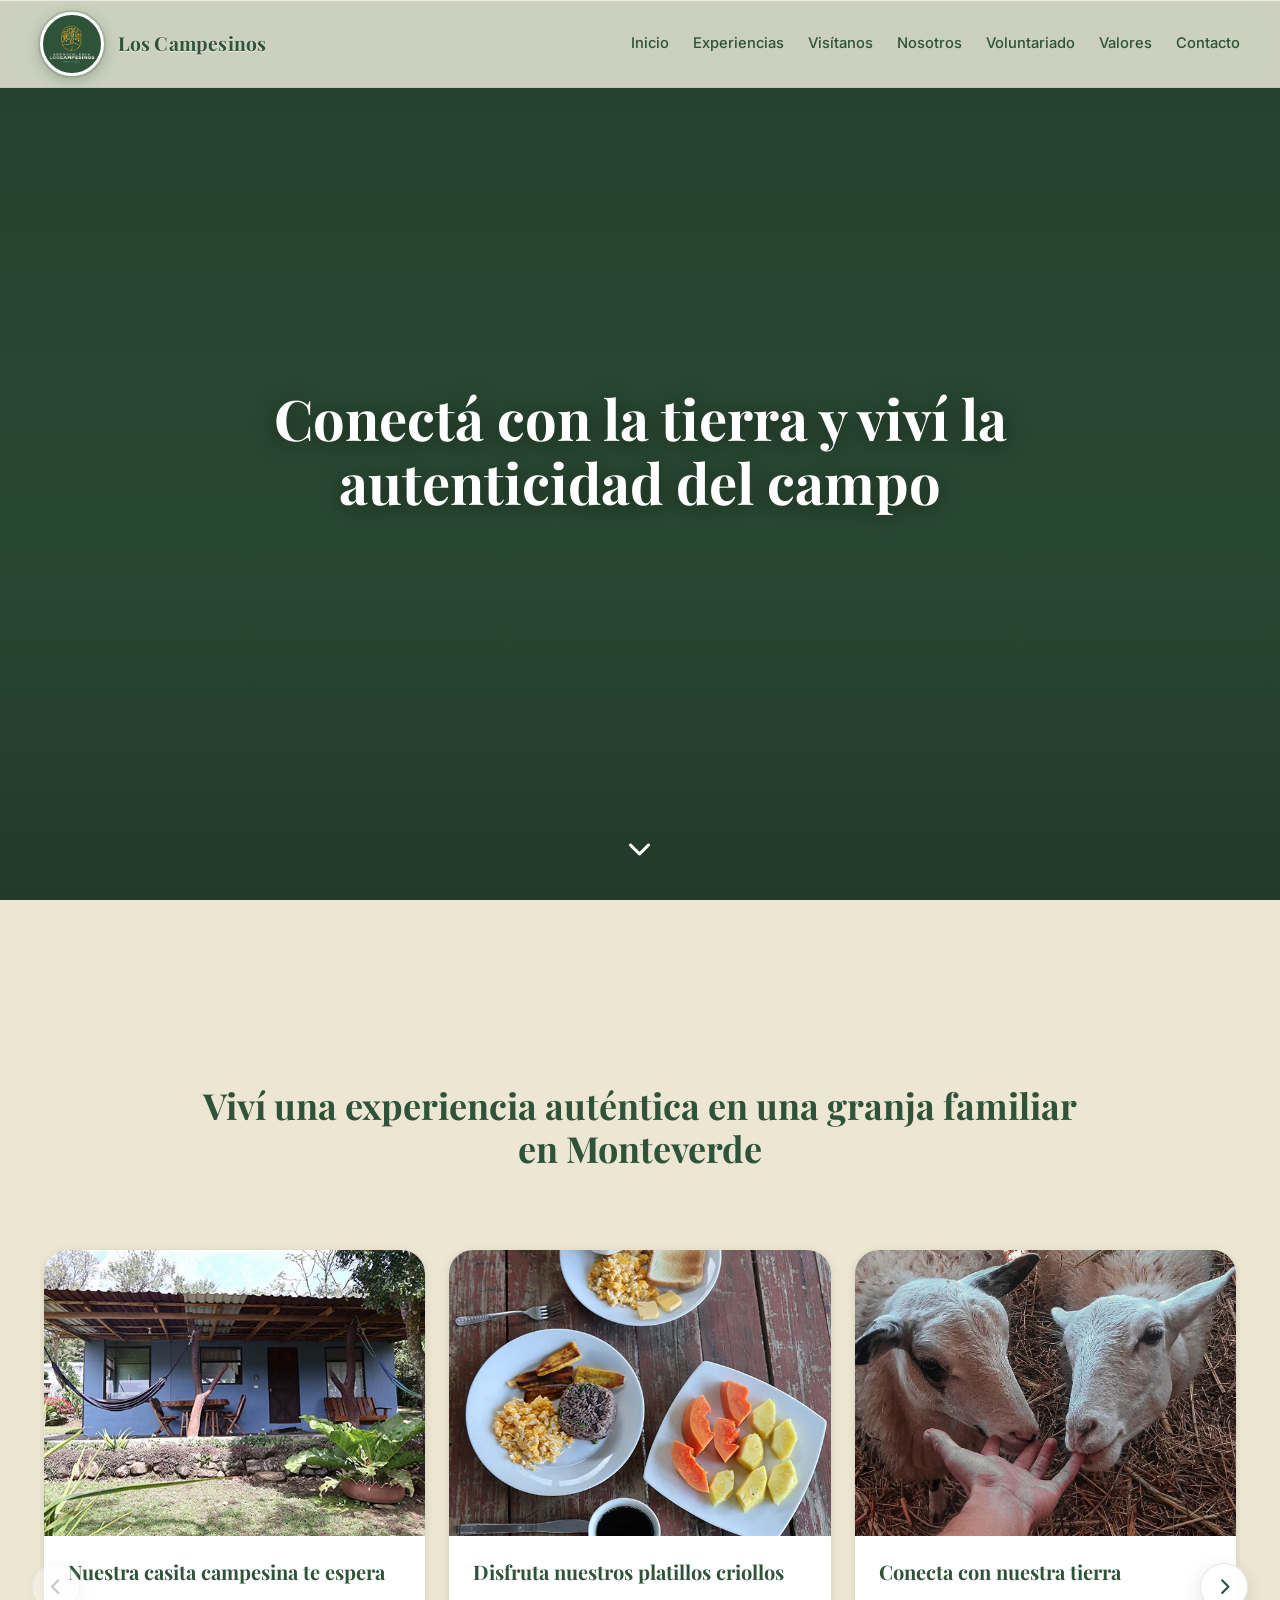
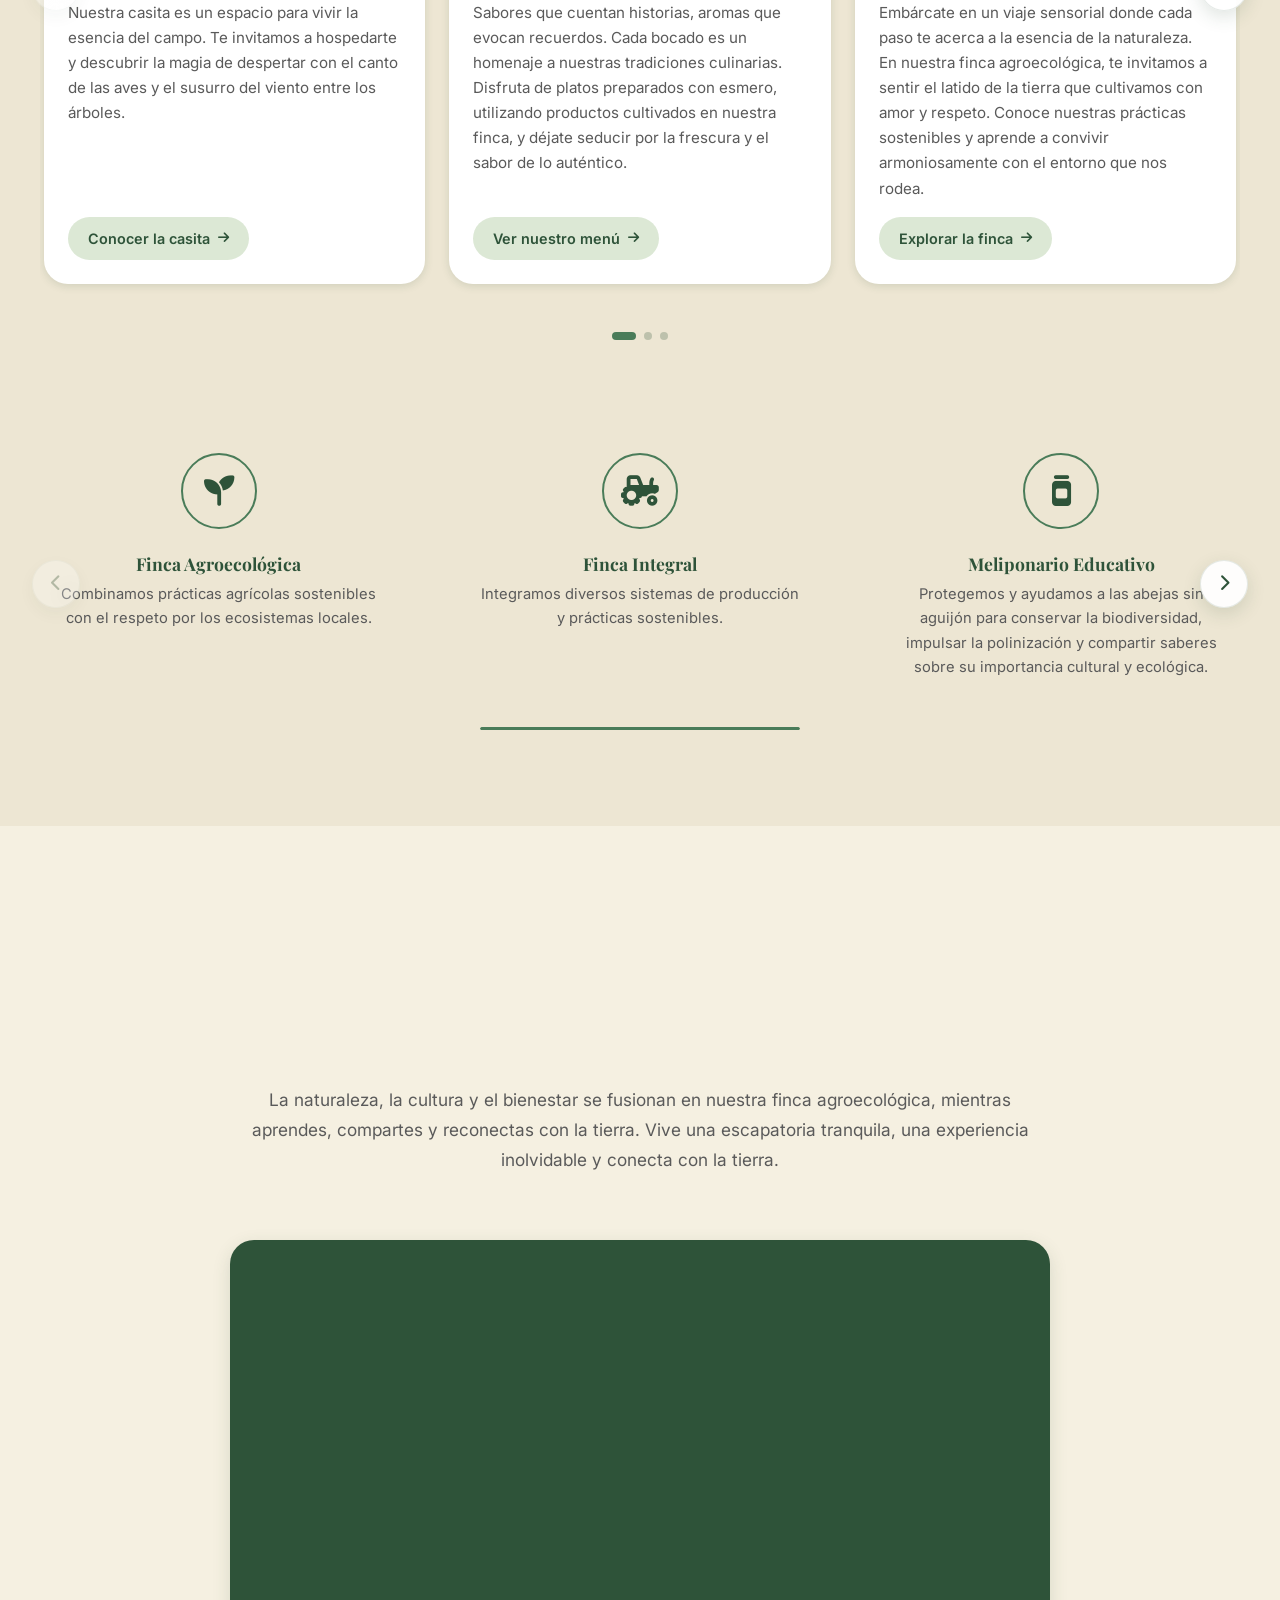
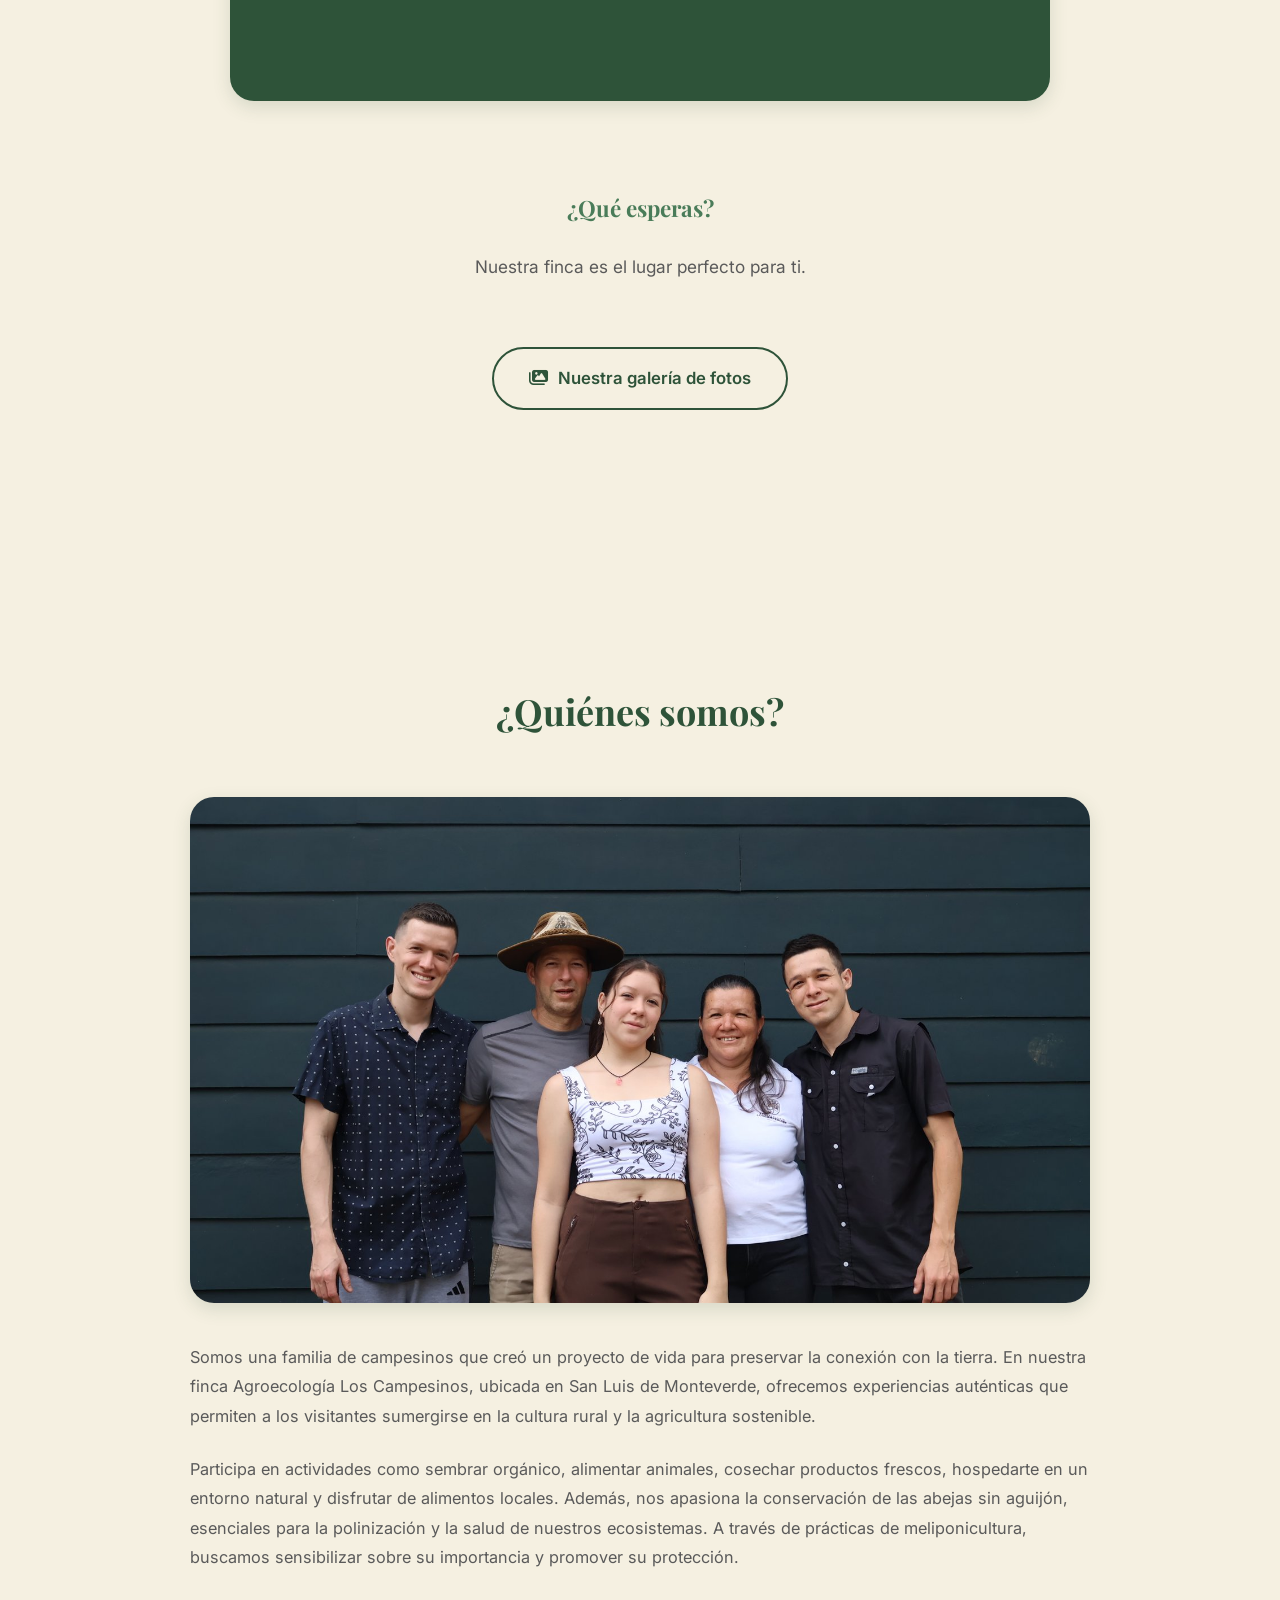
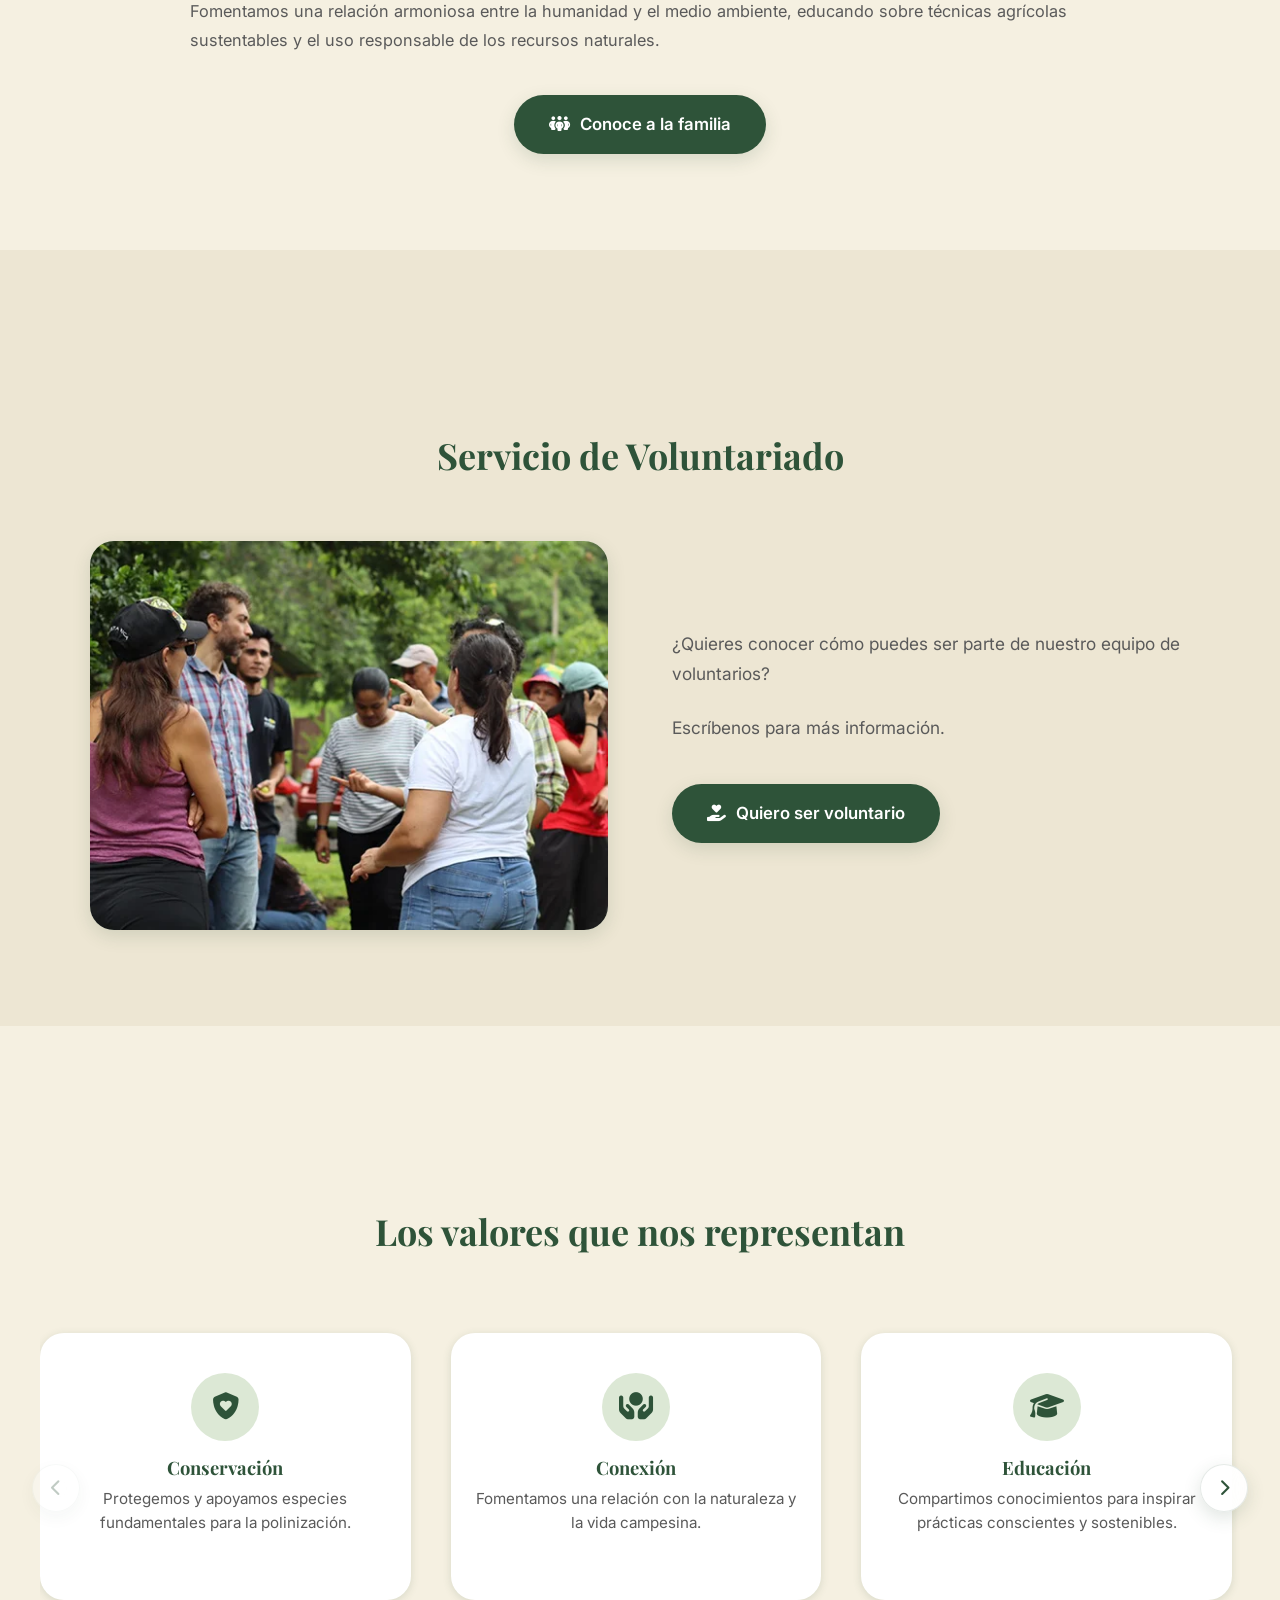
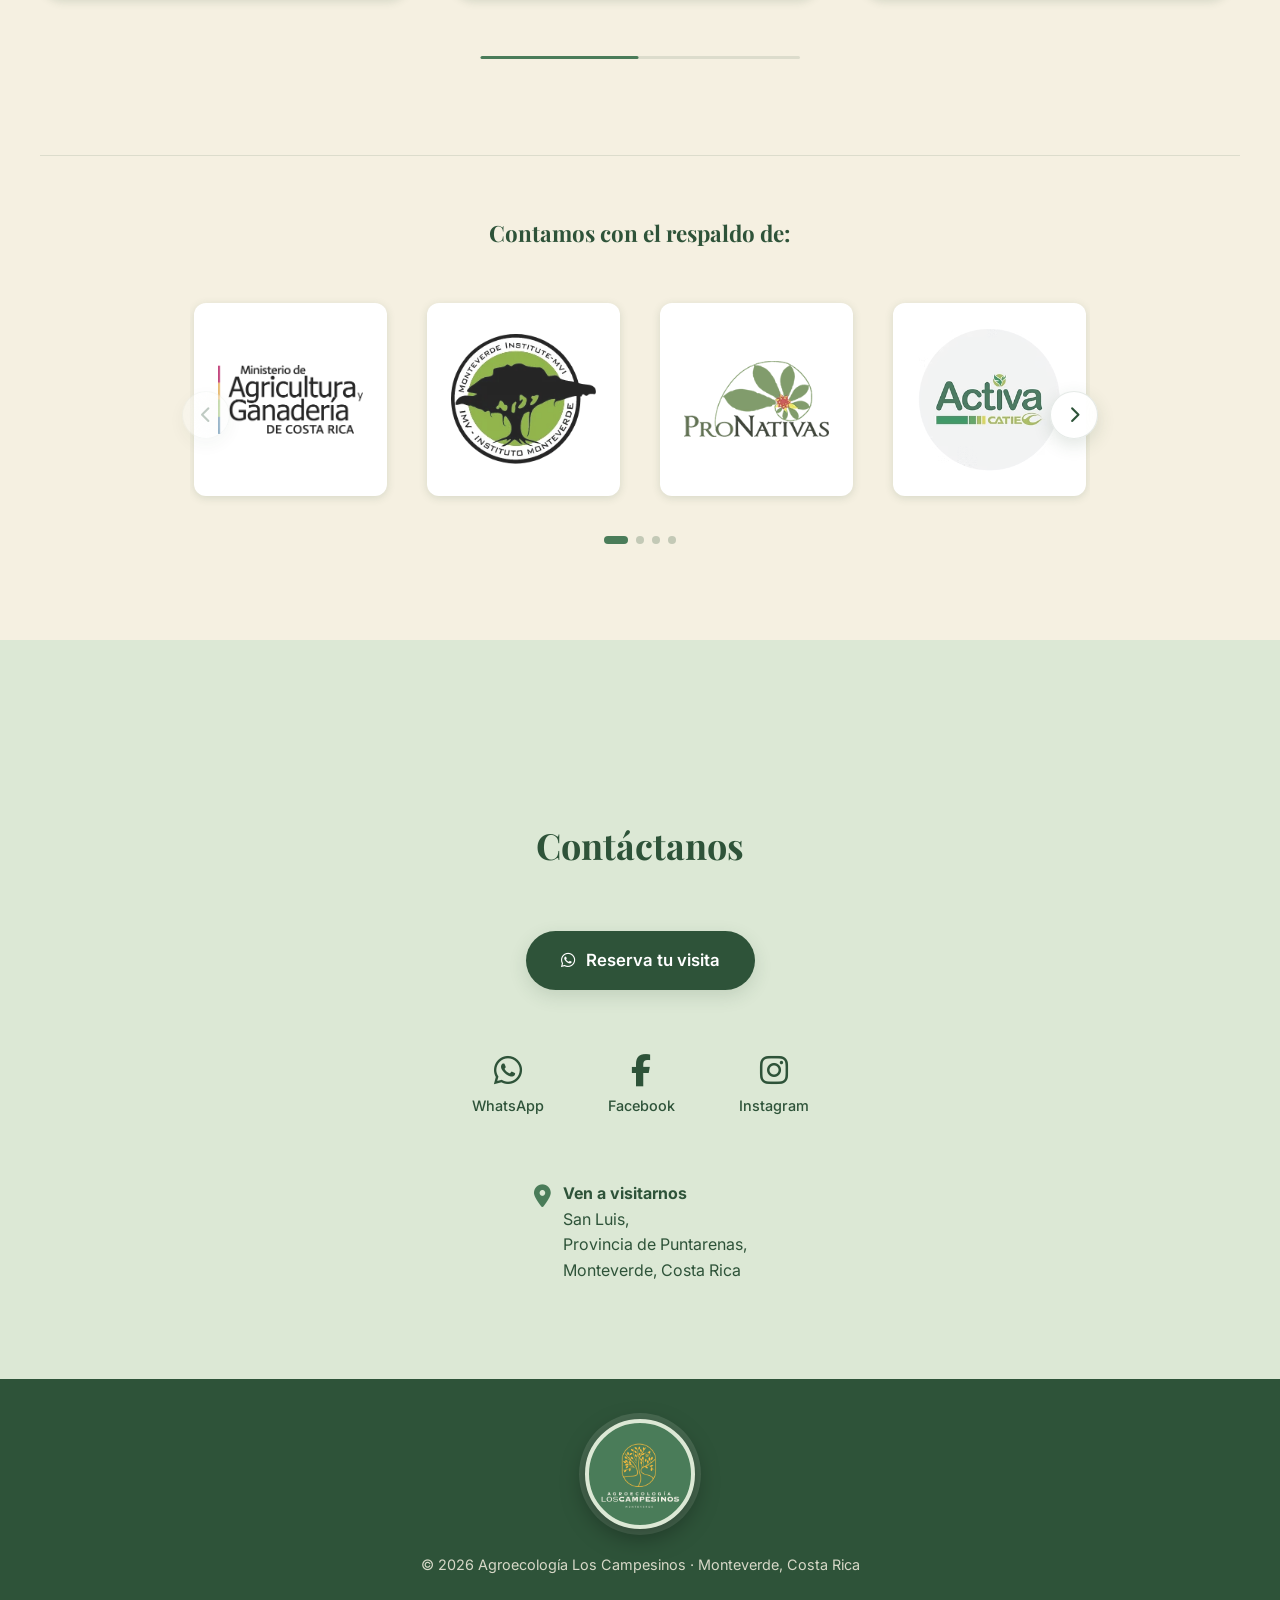
==== index.html @ b7aa52eb "Se crea front page" ====
<!DOCTYPE html>
<html lang="es">

<head>
    <meta charset="UTF-8" />
    <meta name="viewport" content="width=device-width, initial-scale=1.0, viewport-fit=cover" />
    <meta name="description"
        content="Agroecología Los Campesinos — Experiencias auténticas en una finca familiar en San Luis de Monteverde, Costa Rica." />
    <title>Agroecología Los Campesinos</title>

    <link rel="preconnect" href="https://fonts.googleapis.com" />
    <link rel="preconnect" href="https://fonts.gstatic.com" crossorigin />
    <link
        href="https://fonts.googleapis.com/css2?family=Inter:wght@400;500;600;700&family=Playfair+Display:wght@600;700&display=swap"
        rel="stylesheet" />

    <link rel="stylesheet" href="https://cdnjs.cloudflare.com/ajax/libs/font-awesome/6.5.1/css/all.min.css" />

    <link rel="stylesheet" href="assets/css/paleta.css" />

    <link rel="icon" type="image/png" href="assets/src/logo.png" />
</head>

<body>

    <!-- ==================== NAV ==================== -->
    <header class="nav" id="nav">
        <div class="nav__contenedor">
            <a href="#inicio" class="nav__logo">
                <span class="nav__logo-marco">
                    <img src="assets/src/logo.png" alt="Agroecología Los Campesinos" />
                </span>
                <span class="nav__logo-texto">Los Campesinos</span>
            </a>
            <nav class="nav__links" id="navLinks">
                <a href="#inicio">Inicio</a>
                <a href="#experiencias">Experiencias</a>
                <a href="#visitanos">Visítanos</a>
                <a href="#nosotros">Nosotros</a>
                <a href="#voluntariado">Voluntariado</a>
                <a href="#valores">Valores</a>
                <a href="#contacto">Contacto</a>
            </nav>
            <button class="nav__toggle" id="navToggle" aria-label="Menú">
                <i class="fa-solid fa-bars"></i>
            </button>
        </div>
    </header>

    <main>

        <!-- ==================== 1. HERO ==================== -->
        <section class="hero" id="inicio">
            <video class="hero__video" autoplay muted loop playsinline>
                <source src="assets/src/video/video-hero.mp4" type="video/mp4" />
            </video>
            <div class="hero__overlay"></div>
            <div class="hero__contenido">
                <h1 class="hero__slogan animar">
                    Conectá con la tierra y viví la autenticidad del campo
                </h1>
            </div>
            <a href="#experiencias" class="hero__scroll" aria-label="Desliza">
                <i class="fa-solid fa-chevron-down"></i>
            </a>
        </section>

        <!-- ==================== 2. EXPERIENCIAS ==================== -->
        <section class="seccion seccion--alterna" id="experiencias">
            <div class="contenedor">
                <h2 class="animar titulo-seccion">
                    Viví una experiencia auténtica en una granja familiar en Monteverde
                </h2>

                <!-- CARRUSEL DE TARJETAS -->
                <div class="carrusel animar" id="carrusel">
                    <button class="carrusel__flecha carrusel__flecha--izq" id="carruselPrev" aria-label="Anterior">
                        <i class="fa-solid fa-chevron-left"></i>
                    </button>

                    <div class="carrusel__viewport" id="carruselViewport">

                        <!-- 1. Casita -->
                        <article class="tarjeta">
                            <div class="tarjeta__imagen">
                                <img src="assets/src/img/casita.jpg" alt="Casita campesina" />
                            </div>
                            <div class="tarjeta__cuerpo">
                                <h3>Nuestra casita campesina te espera</h3>
                                <p>
                                    Nuestra casita es un espacio para vivir la esencia del campo.
                                    Te invitamos a hospedarte y descubrir la magia de despertar con
                                    el canto de las aves y el susurro del viento entre los árboles.
                                </p>
                                <a href="#" class="boton-tarjeta" id="btnCasita">
                                    Conocer la casita
                                    <i class="fa-solid fa-arrow-right"></i>
                                </a>
                            </div>
                        </article>

                        <!-- 2. Comida -->
                        <article class="tarjeta">
                            <div class="tarjeta__imagen">
                                <img src="assets/src/img/platillos.jpg" alt="Platillos criollos" />
                            </div>
                            <div class="tarjeta__cuerpo">
                                <h3>Disfruta nuestros platillos criollos</h3>
                                <p>
                                    Sabores que cuentan historias, aromas que evocan recuerdos.
                                    Cada bocado es un homenaje a nuestras tradiciones culinarias.
                                    Disfruta de platos preparados con esmero, utilizando productos
                                    cultivados en nuestra finca, y déjate seducir por la frescura y
                                    el sabor de lo auténtico.
                                </p>
                                <a href="#" class="boton-tarjeta" id="btnPlatillos">
                                    Ver nuestro menú
                                    <i class="fa-solid fa-arrow-right"></i>
                                </a>
                            </div>
                        </article>

                        <!-- 3. Tierra -->
                        <article class="tarjeta">
                            <div class="tarjeta__imagen">
                                <img src="assets/src/img/tierra.jpg" alt="Conexión con la tierra" />
                            </div>
                            <div class="tarjeta__cuerpo">
                                <h3>Conecta con nuestra tierra</h3>
                                <p>
                                    Embárcate en un viaje sensorial donde cada paso te acerca a la
                                    esencia de la naturaleza. En nuestra finca agroecológica, te
                                    invitamos a sentir el latido de la tierra que cultivamos con
                                    amor y respeto. Conoce nuestras prácticas sostenibles y aprende
                                    a convivir armoniosamente con el entorno que nos rodea.
                                </p>
                                <a href="#" class="boton-tarjeta" id="btnTierra">
                                    Explorar la finca
                                    <i class="fa-solid fa-arrow-right"></i>
                                </a>
                            </div>
                        </article>

                    </div>

                    <button class="carrusel__flecha carrusel__flecha--der" id="carruselNext" aria-label="Siguiente">
                        <i class="fa-solid fa-chevron-right"></i>
                    </button>

                    <div class="carrusel__dots" id="carruselDots"></div>
                </div>

                <!-- CARRUSEL MINIMALISTA DE ÍCONOS -->
                <div class="carrusel-iconos animar" id="carruselIconos">
                    <button class="carrusel__flecha carrusel__flecha--izq" id="iconosPrev" aria-label="Anterior">
                        <i class="fa-solid fa-chevron-left"></i>
                    </button>

                    <div class="carrusel-iconos__viewport" id="carruselIconosViewport">
                        <article class="icono">
                            <div class="icono__circulo">
                                <i class="fa-solid fa-seedling"></i>
                            </div>
                            <h3>Finca Agroecológica</h3>
                            <p>
                                Combinamos prácticas agrícolas sostenibles con el respeto por los
                                ecosistemas locales.
                            </p>
                        </article>

                        <article class="icono">
                            <div class="icono__circulo">
                                <i class="fa-solid fa-tractor"></i>
                            </div>
                            <h3>Finca Integral</h3>
                            <p>
                                Integramos diversos sistemas de producción y prácticas sostenibles.
                            </p>
                        </article>

                        <article class="icono">
                            <div class="icono__circulo">
                                <i class="fa-solid fa-jar"></i>
                            </div>
                            <h3>Meliponario Educativo</h3>
                            <p>
                                Protegemos y ayudamos a las abejas sin aguijón para conservar la
                                biodiversidad, impulsar la polinización y compartir saberes sobre
                                su importancia cultural y ecológica.
                            </p>
                        </article>
                    </div>

                    <button class="carrusel__flecha carrusel__flecha--der" id="iconosNext" aria-label="Siguiente">
                        <i class="fa-solid fa-chevron-right"></i>
                    </button>

                    <div class="carrusel-iconos__progreso">
                        <div class="carrusel-iconos__barra" id="carruselIconosBarra"></div>
                    </div>
                </div>

            </div>
        </section>

        <!-- ==================== 3. VISÍTANOS ==================== -->
        <section class="seccion visitanos" id="visitanos">
            <div class="contenedor visitanos__contenido">
                <h2 class="animar">¡Visítanos!</h2>
                <p class="animar">
                    La naturaleza, la cultura y el bienestar se fusionan en nuestra finca
                    agroecológica, mientras aprendes, compartes y reconectas con la tierra.
                    Vive una escapatoria tranquila, una experiencia inolvidable y conecta
                    con la tierra.
                </p>

                <div class="video-seccion animar">
                    <video autoplay muted loop playsinline>
                        <source src="assets/src/video/video-finca.mp4" type="video/mp4" />
                    </video>
                </div>

                <p class="animar visitanos__pregunta">¿Qué esperas?</p>
                <p class="animar">Nuestra finca es el lugar perfecto para ti.</p>

                <div class="visitanos__accion animar">
                    <a href="#" class="boton boton--outline" id="btnGaleria">
                        <i class="fa-solid fa-images"></i>
                        Nuestra galería de fotos
                    </a>
                </div>
            </div>
        </section>

        <!-- ==================== 4. QUIÉNES SOMOS ==================== -->
        <section class="seccion nosotros" id="nosotros">
            <div class="contenedor nosotros__contenido">
                <h2 class="animar titulo-seccion">¿Quiénes somos?</h2>

                <div class="nosotros__foto animar">
                    <img src="assets/src/img/familia.jpg" alt="Familia campesina" />
                </div>

                <div class="nosotros__texto animar">
                    <p>
                        Somos una familia de campesinos que creó un proyecto de vida para
                        preservar la conexión con la tierra. En nuestra finca Agroecología
                        Los Campesinos, ubicada en San Luis de Monteverde, ofrecemos
                        experiencias auténticas que permiten a los visitantes sumergirse en
                        la cultura rural y la agricultura sostenible.
                    </p>
                    <p>
                        Participa en actividades como sembrar orgánico, alimentar animales,
                        cosechar productos frescos, hospedarte en un entorno natural y
                        disfrutar de alimentos locales. Además, nos apasiona la conservación
                        de las abejas sin aguijón, esenciales para la polinización y la salud
                        de nuestros ecosistemas. A través de prácticas de meliponicultura,
                        buscamos sensibilizar sobre su importancia y promover su protección.
                    </p>
                    <p>
                        Fomentamos una relación armoniosa entre la humanidad y el medio
                        ambiente, educando sobre técnicas agrícolas sustentables y el uso
                        responsable de los recursos naturales.
                    </p>
                </div>

                <div class="nosotros__accion animar">
                    <a href="#" class="boton" id="btnFamilia">
                        <i class="fa-solid fa-people-group"></i>
                        Conoce a la familia
                    </a>
                </div>
            </div>
        </section>

        <!-- ==================== 5. VOLUNTARIADO ==================== -->
        <section class="seccion seccion--alterna voluntariado" id="voluntariado">
            <div class="contenedor voluntariado__contenido">
                <h2 class="animar titulo-seccion">Servicio de Voluntariado</h2>

                <div class="voluntariado__grid">
                    <div class="voluntariado__imagen animar">
                        <img src="assets/src/img/voluntariado.jpg" alt="Voluntariado en la finca" />
                    </div>

                    <div class="voluntariado__texto animar">
                        <p>
                            ¿Quieres conocer cómo puedes ser parte de nuestro equipo de
                            voluntarios?
                        </p>
                        <p>
                            Escríbenos para más información.
                        </p>
                        <a href="#" class="boton" id="btnVoluntariado">
                            <i class="fa-solid fa-hand-holding-heart"></i>
                            Quiero ser voluntario
                        </a>
                    </div>
                </div>
            </div>
        </section>

        <!-- ==================== 6. VALORES Y RESPALDO ==================== -->
        <section class="seccion valores" id="valores">
            <div class="contenedor">
                <h2 class="animar titulo-seccion">Los valores que nos representan</h2>

                <!-- CARRUSEL DE VALORES (minimalista con flechas + barra) -->
                <div class="carrusel-valores animar" id="carruselValores">
                    <button class="carrusel__flecha carrusel__flecha--izq" id="valoresPrev" aria-label="Anterior">
                        <i class="fa-solid fa-chevron-left"></i>
                    </button>

                    <div class="carrusel-valores__viewport" id="carruselValoresViewport">
                        <article class="valor">
                            <div class="valor__icono">
                                <i class="fa-solid fa-shield-heart"></i>
                            </div>
                            <h3>Conservación</h3>
                            <p>Protegemos y apoyamos especies fundamentales para la polinización.</p>
                        </article>

                        <article class="valor">
                            <div class="valor__icono">
                                <i class="fa-solid fa-hands-holding-circle"></i>
                            </div>
                            <h3>Conexión</h3>
                            <p>Fomentamos una relación con la naturaleza y la vida campesina.</p>
                        </article>

                        <article class="valor">
                            <div class="valor__icono">
                                <i class="fa-solid fa-graduation-cap"></i>
                            </div>
                            <h3>Educación</h3>
                            <p>Compartimos conocimientos para inspirar prácticas conscientes y sostenibles.</p>
                        </article>

                        <article class="valor">
                            <div class="valor__icono">
                                <i class="fa-solid fa-wheat-awn"></i>
                            </div>
                            <h3>Cultura</h3>
                            <p>Preservación y promoción de las tradiciones campesinas.</p>
                        </article>

                        <article class="valor">
                            <div class="valor__icono">
                                <i class="fa-solid fa-lightbulb"></i>
                            </div>
                            <h3>Innovación</h3>
                            <p>Incorporamos prácticas modernas para mejorar nuestras actividades.</p>
                        </article>

                        <article class="valor">
                            <div class="valor__icono">
                                <i class="fa-solid fa-hand-fist"></i>
                            </div>
                            <h3>Empoderamiento</h3>
                            <p>Brindamos herramientas y conocimientos para tomar decisiones responsables y sostenibles.
                            </p>
                        </article>
                    </div>

                    <button class="carrusel__flecha carrusel__flecha--der" id="valoresNext" aria-label="Siguiente">
                        <i class="fa-solid fa-chevron-right"></i>
                    </button>

                    <div class="carrusel-iconos__progreso">
                        <div class="carrusel-iconos__barra" id="carruselValoresBarra"></div>
                    </div>
                </div>

                <!-- RESPALDO (carrusel tipo tarjetas con dots) -->
                <div class="respaldo animar">
                    <h3 class="respaldo__titulo">Contamos con el respaldo de:</h3>

                    <div class="carrusel-respaldo" id="carruselRespaldo">
                        <button class="carrusel__flecha carrusel__flecha--izq" id="respaldoPrev" aria-label="Anterior">
                            <i class="fa-solid fa-chevron-left"></i>
                        </button>

                        <div class="carrusel-respaldo__viewport" id="carruselRespaldoViewport">
                            <div class="respaldo__item">
                                <img src="assets/src/img/respaldo-1.png" alt="Respaldo 1" />
                            </div>
                            <div class="respaldo__item">
                                <img src="assets/src/img/respaldo-2.png" alt="Respaldo 2" />
                            </div>
                            <div class="respaldo__item">
                                <img src="assets/src/img/respaldo-3.png" alt="Respaldo 3" />
                            </div>
                            <div class="respaldo__item">
                                <img src="assets/src/img/respaldo-4.avif" alt="Respaldo 4" />
                            </div>
                        </div>

                        <button class="carrusel__flecha carrusel__flecha--der" id="respaldoNext" aria-label="Siguiente">
                            <i class="fa-solid fa-chevron-right"></i>
                        </button>

                        <div class="carrusel__dots" id="carruselRespaldoDots"></div>
                    </div>
                </div>
            </div>
        </section>

        <!-- ==================== 7. CONTACTO ==================== -->
        <section class="seccion seccion--verde contacto" id="contacto">
            <div class="contenedor contacto__contenido">
                <h2 class="animar titulo-seccion">Contáctanos</h2>

                <a href="#" class="boton animar" id="botonReserva">
                    <i class="fa-brands fa-whatsapp"></i>
                    Reserva tu visita
                </a>

                <div class="redes animar">
                    <a href="#" class="redes__item" aria-label="WhatsApp">
                        <i class="fa-brands fa-whatsapp"></i>
                        <span>WhatsApp</span>
                    </a>
                    <a href="#" class="redes__item" aria-label="Facebook">
                        <i class="fa-brands fa-facebook-f"></i>
                        <span>Facebook</span>
                    </a>
                    <a href="#" class="redes__item" aria-label="Instagram">
                        <i class="fa-brands fa-instagram"></i>
                        <span>Instagram</span>
                    </a>
                </div>

                <div class="ubicacion animar">
                    <i class="fa-solid fa-location-dot"></i>
                    <p>
                        <strong>Ven a visitarnos</strong><br />
                        San Luis,<br />
                        Provincia de Puntarenas,<br />
                        Monteverde, Costa Rica
                    </p>
                </div>
            </div>
        </section>

    </main>

    <footer class="footer">
        <div class="contenedor footer__contenido">
            <span class="footer__logo-marco">
                <img src="assets/src/logo.png" alt="Los Campesinos" class="footer__logo" />
            </span>
            <p>© <span id="anio"></span> Agroecología Los Campesinos · Monteverde, Costa Rica</p>
        </div>
    </footer>

    <script src="assets/js/animaciones.js"></script>
</body>

</html>
---- assets/css/paleta.css ----
/* =========================================================
   Agroecología los Campesinos — Sistema de Diseño
   Archivo: assets/css/paleta.css
   ========================================================= */

:root {
    /* ---------- PALETA PRINCIPAL ---------- */
    --verde-bosque: #2E5339;
    --verde-tierra: #4A7C59;
    --verde-hoja: #7FB069;
    --verde-menta: #DCE8D5;

    /* ---------- TIERRA Y CÁLIDOS ---------- */
    --marron-tierra: #6B4226;
    --ocre: #C9A227;
    --crema: #F5F0E1;
    --beige-suave: #EDE6D3;

    /* ---------- NEUTROS ---------- */
    --texto-principal: #2B2B2B;
    --texto-secundario: #5A5A5A;
    --blanco: #FFFFFF;
    --sombra: rgba(46, 83, 57, 0.15);

    /* ---------- TIPOGRAFÍA ---------- */
    --fuente-titulos: 'Playfair Display', 'Georgia', serif;
    --fuente-cuerpo: 'Inter', 'Segoe UI', system-ui, sans-serif;

    --tam-base: 1rem;
    --tam-h1: clamp(2rem, 5vw, 3.25rem);
    --tam-h2: clamp(1.5rem, 3.5vw, 2.25rem);
    --tam-h3: clamp(1.15rem, 2.5vw, 1.5rem);

    /* ---------- ESPACIADO ---------- */
    --esp-xs: 0.5rem;
    --esp-sm: 1rem;
    --esp-md: 1.5rem;
    --esp-lg: 2.5rem;
    --esp-xl: 4rem;
    --esp-xxl: 6rem;

    /* ---------- FORMAS ---------- */
    --radio-sm: 6px;
    --radio-md: 12px;
    --radio-lg: 24px;
    --radio-pill: 999px;

    --transicion-rapida: 0.2s ease;
    --transicion-suave: 0.35s ease;

    /* ---------- SOMBRAS ---------- */
    --sombra-suave: 0 2px 8px var(--sombra);
    --sombra-media: 0 6px 18px var(--sombra);
    --sombra-fuerte: 0 12px 32px var(--sombra);

    /* ---------- ALTURA DEL NAV ---------- */
    --altura-nav: 88px;
}

/* =========================================================
   RESET Y BASE
   ========================================================= */

*,
*::before,
*::after {
    box-sizing: border-box;
    margin: 0;
    padding: 0;
}

html {
    scroll-behavior: smooth;
    scroll-padding-top: var(--altura-nav);
    -webkit-text-size-adjust: 100%;
}

body {
    font-family: var(--fuente-cuerpo);
    font-size: var(--tam-base);
    line-height: 1.6;
    color: var(--texto-principal);
    background-color: var(--crema);
    -webkit-font-smoothing: antialiased;
    overflow-x: hidden;
}

h1,
h2,
h3,
h4 {
    font-family: var(--fuente-titulos);
    color: var(--verde-bosque);
    line-height: 1.2;
    font-weight: 700;
    text-align: center;
}

h1 {
    font-size: var(--tam-h1);
}

h2 {
    font-size: var(--tam-h2);
}

h3 {
    font-size: var(--tam-h3);
}

p {
    color: var(--texto-principal);
    text-align: center;
}

a {
    color: var(--verde-tierra);
    text-decoration: none;
    transition: color var(--transicion-rapida);
}

a:hover {
    color: var(--verde-hoja);
}

img {
    max-width: 100%;
    display: block;
    height: auto;
}

/* =========================================================
   UTILIDADES
   ========================================================= */

.contenedor {
    width: min(100% - 2rem, 1200px);
    margin-inline: auto;
}

.seccion {
    padding-block: var(--esp-xxl);
    padding-top: calc(var(--esp-xxl) + var(--altura-nav));
}

.seccion--alterna {
    background-color: var(--beige-suave);
}

.seccion--verde {
    background-color: var(--verde-menta);
}

/* =========================================================
   NAV (fijo, glass iOS)
   ========================================================= */

.nav {
    position: fixed;
    top: 0;
    left: 0;
    right: 0;
    height: var(--altura-nav);
    z-index: 1000;
    background: rgba(245, 240, 225, 0.82);
    backdrop-filter: saturate(180%) blur(20px);
    -webkit-backdrop-filter: saturate(180%) blur(20px);
    border-bottom: 1px solid rgba(46, 83, 57, 0.08);
    display: flex;
    align-items: center;
    box-shadow: 0 1px 0 rgba(255, 255, 255, 0.6) inset;
}

.nav__contenedor {
    display: flex;
    align-items: center;
    justify-content: space-between;
    width: min(100% - 2rem, 1200px);
    margin-inline: auto;
}

.nav__logo {
    display: flex;
    align-items: center;
    gap: 0.85rem;
    font-family: var(--fuente-titulos);
    font-weight: 700;
    color: var(--verde-bosque);
    text-align: left;
}

.nav__logo-marco {
    display: flex;
    align-items: center;
    justify-content: center;
    width: 64px;
    height: 64px;
    border-radius: 50%;
    background: var(--verde-bosque);
    border: 3px solid var(--blanco);
    box-shadow:
        0 4px 14px rgba(46, 83, 57, 0.35),
        0 0 0 2px rgba(46, 83, 57, 0.15);
    overflow: hidden;
    flex-shrink: 0;
    transition: transform var(--transicion-suave), box-shadow var(--transicion-suave);
}

.nav__logo:hover .nav__logo-marco {
    transform: scale(1.06);
    box-shadow:
        0 6px 18px rgba(46, 83, 57, 0.45),
        0 0 0 2px rgba(46, 83, 57, 0.25);
}

.nav__logo-marco img {
    width: 78%;
    height: 78%;
    object-fit: contain;
    display: block;
}

.nav__logo-texto {
    font-size: 1.2rem;
    letter-spacing: 0.01em;
    color: var(--verde-bosque);
    text-shadow: 0 1px 0 rgba(255, 255, 255, 0.7);
}

.nav__links {
    display: flex;
    align-items: center;
    gap: 1.5rem;
}

.nav__links a {
    color: var(--verde-bosque);
    font-weight: 500;
    font-size: 0.92rem;
    position: relative;
    padding: 0.25rem 0;
}

.nav__links a::after {
    content: "";
    position: absolute;
    left: 0;
    bottom: -2px;
    width: 0;
    height: 2px;
    background: var(--verde-tierra);
    transition: width var(--transicion-rapida);
}

.nav__links a:hover::after {
    width: 100%;
}

.nav__toggle {
    display: none;
    background: none;
    border: none;
    font-size: 1.4rem;
    color: var(--verde-bosque);
    cursor: pointer;
    padding: 0.4rem;
}

/* =========================================================
   HERO
   ========================================================= */

.hero {
    position: relative;
    height: 100vh;
    min-height: 560px;
    display: flex;
    align-items: center;
    justify-content: center;
    text-align: center;
    overflow: hidden;
    background: var(--verde-bosque);
}

.hero__video {
    position: absolute;
    inset: 0;
    width: 100%;
    height: 100%;
    object-fit: cover;
    z-index: 0;
}

.hero__overlay {
    position: absolute;
    inset: 0;
    background: linear-gradient(to bottom,
            rgba(30, 50, 35, 0.55),
            rgba(30, 50, 35, 0.35) 60%,
            rgba(30, 50, 35, 0.75));
    z-index: 1;
}

.hero__contenido {
    position: relative;
    z-index: 2;
    padding: 0 1.5rem;
    max-width: 900px;
    width: 100%;
}

.hero__slogan {
    color: var(--blanco);
    font-family: var(--fuente-titulos);
    font-size: clamp(1.75rem, 5vw, 3.5rem);
    font-weight: 700;
    line-height: 1.15;
    text-align: center;
    text-shadow: 0 4px 24px rgba(0, 0, 0, 0.45);
}

.hero__scroll {
    position: absolute;
    bottom: 2rem;
    left: 50%;
    transform: translateX(-50%);
    z-index: 2;
    color: var(--blanco);
    font-size: 1.5rem;
    animation: rebote 2s infinite;
}

@keyframes rebote {

    0%,
    100% {
        transform: translate(-50%, 0);
    }

    50% {
        transform: translate(-50%, 10px);
    }
}

/* =========================================================
   TÍTULOS DE SECCIÓN
   ========================================================= */

.titulo-seccion {
    text-align: center;
    max-width: 900px;
    margin: 0 auto var(--esp-xl);
}

/* =========================================================
   COMPONENTES COMPARTIDOS DE CARRUSEL
   ========================================================= */

/* Flechas de navegación (compartidas por todos los carruseles) */
.carrusel__flecha {
    position: absolute;
    top: 50%;
    transform: translateY(-50%);
    width: 48px;
    height: 48px;
    border-radius: 50%;
    background: rgba(255, 255, 255, 0.92);
    backdrop-filter: blur(12px);
    -webkit-backdrop-filter: blur(12px);
    border: 1px solid rgba(46, 83, 57, 0.12);
    box-shadow: var(--sombra-media);
    color: var(--verde-bosque);
    font-size: 1.05rem;
    cursor: pointer;
    display: flex;
    align-items: center;
    justify-content: center;
    z-index: 5;
    transition: transform var(--transicion-rapida), background var(--transicion-rapida), opacity var(--transicion-rapida);
}

.carrusel__flecha:hover {
    background: var(--blanco);
    transform: translateY(-50%) scale(1.08);
}

.carrusel__flecha:disabled {
    opacity: 0.3;
    cursor: not-allowed;
    transform: translateY(-50%);
}

.carrusel__flecha--izq {
    left: -8px;
}

.carrusel__flecha--der {
    right: -8px;
}

/* Dots indicadores (compartidos) */
.carrusel__dots {
    display: flex;
    justify-content: center;
    gap: 0.5rem;
    margin-top: var(--esp-sm);
}

.carrusel__dot {
    width: 8px;
    height: 8px;
    border-radius: 50%;
    background: rgba(46, 83, 57, 0.25);
    border: none;
    cursor: pointer;
    transition: background var(--transicion-rapida), width var(--transicion-rapida);
    padding: 0;
}

.carrusel__dot.activo {
    background: var(--verde-tierra);
    width: 24px;
    border-radius: var(--radio-pill);
}

/* Barra de progreso (compartida por íconos y valores) */
.carrusel-iconos__progreso {
    width: 100%;
    max-width: 320px;
    height: 3px;
    margin: var(--esp-md) auto 0;
    background: rgba(46, 83, 57, 0.12);
    border-radius: var(--radio-pill);
    overflow: hidden;
}

.carrusel-iconos__barra {
    height: 100%;
    width: 33.333%;
    background: var(--verde-tierra);
    border-radius: var(--radio-pill);
    transition: transform 0.4s cubic-bezier(0.22, 1, 0.36, 1), width 0.4s ease;
}

/* =========================================================
   CARRUSEL DE TARJETAS (Experiencias)
   ========================================================= */

.carrusel {
    position: relative;
    margin-bottom: var(--esp-xxl);
}

.carrusel__viewport {
    display: flex;
    gap: var(--esp-md);
    overflow-x: auto;
    scroll-snap-type: x mandatory;
    scroll-behavior: smooth;
    padding: 1rem 0.25rem 2rem;
    scrollbar-width: none;
    -ms-overflow-style: none;
    -webkit-overflow-scrolling: touch;
}

.carrusel__viewport::-webkit-scrollbar {
    display: none;
}

.tarjeta {
    background: var(--blanco);
    border-radius: var(--radio-lg);
    overflow: hidden;
    box-shadow: var(--sombra-suave);
    transition: transform var(--transicion-suave), box-shadow var(--transicion-suave);
    display: flex;
    flex-direction: column;
    text-align: left;
    flex: 0 0 calc((100% - var(--esp-md) * 2) / 3);
    scroll-snap-align: start;
    min-width: 0;
}

.tarjeta:hover {
    transform: translateY(-8px);
    box-shadow: var(--sombra-fuerte);
}

.tarjeta__imagen {
    aspect-ratio: 4 / 3;
    overflow: hidden;
    background: var(--verde-menta);
}

.tarjeta__imagen img {
    width: 100%;
    height: 100%;
    object-fit: cover;
    transition: transform 0.6s ease;
}

.tarjeta:hover .tarjeta__imagen img {
    transform: scale(1.05);
}

.tarjeta__cuerpo {
    padding: var(--esp-md);
    flex: 1;
    display: flex;
    flex-direction: column;
    gap: var(--esp-sm);
    text-align: left;
}

.tarjeta__cuerpo h3 {
    font-size: 1.25rem;
    text-align: left;
}

.tarjeta__cuerpo p {
    color: var(--texto-secundario);
    font-size: 0.95rem;
    text-align: left;
    line-height: 1.65;
    flex: 1;
}

/* Botón dentro de la tarjeta */
.boton-tarjeta {
    display: inline-flex;
    align-items: center;
    gap: 0.5rem;
    align-self: flex-start;
    margin-top: auto;
    padding: 0.65rem 1.25rem;
    background: var(--verde-menta);
    color: var(--verde-bosque);
    border-radius: var(--radio-pill);
    font-weight: 600;
    font-size: 0.9rem;
    transition: background var(--transicion-rapida), color var(--transicion-rapida), gap var(--transicion-rapida);
}

.boton-tarjeta i {
    font-size: 0.8rem;
    transition: transform var(--transicion-rapida);
}

.boton-tarjeta:hover {
    background: var(--verde-bosque);
    color: var(--blanco);
}

.boton-tarjeta:hover i {
    transform: translateX(4px);
}

/* =========================================================
   CARRUSEL MINIMALISTA DE ÍCONOS
   ========================================================= */

.carrusel-iconos {
    position: relative;
    margin-top: var(--esp-xxl);
}

.carrusel-iconos__viewport {
    display: flex;
    gap: var(--esp-xl);
    overflow-x: auto;
    scroll-snap-type: x mandatory;
    scroll-behavior: smooth;
    padding: 1rem 0 1.5rem;
    scrollbar-width: none;
    -ms-overflow-style: none;
    -webkit-overflow-scrolling: touch;
}

.carrusel-iconos__viewport::-webkit-scrollbar {
    display: none;
}

.carrusel-iconos .icono {
    flex: 0 0 calc((100% - var(--esp-xl) * 2) / 3);
    scroll-snap-align: start;
    text-align: center;
    padding: 0;
    background: none;
    border-radius: 0;
    transition: opacity var(--transicion-suave);
    min-width: 0;
}

.carrusel-iconos .icono__circulo {
    width: 76px;
    height: 76px;
    margin: 0 auto var(--esp-md);
    border-radius: 50%;
    background: transparent;
    border: 2px solid var(--verde-tierra);
    color: var(--verde-bosque);
    display: flex;
    align-items: center;
    justify-content: center;
    font-size: 1.9rem;
    transition: transform var(--transicion-suave), background var(--transicion-suave), color var(--transicion-suave), border-color var(--transicion-suave);
}

.carrusel-iconos .icono:hover .icono__circulo {
    transform: translateY(-4px);
    background: var(--verde-bosque);
    border-color: var(--verde-bosque);
    color: var(--blanco);
}

.carrusel-iconos .icono h3 {
    font-size: 1.1rem;
    margin-bottom: var(--esp-xs);
    text-align: center;
}

.carrusel-iconos .icono p {
    color: var(--texto-secundario);
    font-size: 0.92rem;
    text-align: center;
    line-height: 1.65;
    max-width: 320px;
    margin-inline: auto;
}

/* =========================================================
   CARRUSEL DE VALORES
   ========================================================= */

.carrusel-valores {
    position: relative;
    margin-bottom: var(--esp-xxl);
}

.carrusel-valores__viewport {
    display: flex;
    gap: var(--esp-lg);
    overflow-x: auto;
    scroll-snap-type: x mandatory;
    scroll-behavior: smooth;
    padding: 1rem 0.25rem 2rem;
    scrollbar-width: none;
    -ms-overflow-style: none;
    -webkit-overflow-scrolling: touch;
}

.carrusel-valores__viewport::-webkit-scrollbar {
    display: none;
}

.carrusel-valores .valor {
    flex: 0 0 calc((100% - var(--esp-lg) * 2) / 3);
    scroll-snap-align: start;
    background: var(--blanco);
    border-radius: var(--radio-lg);
    padding: var(--esp-lg) var(--esp-md);
    text-align: center;
    box-shadow: var(--sombra-suave);
    transition: transform var(--transicion-suave), box-shadow var(--transicion-suave);
    display: flex;
    flex-direction: column;
    align-items: center;
    gap: var(--esp-xs);
    min-width: 0;
}

.carrusel-valores .valor:hover {
    transform: translateY(-6px);
    box-shadow: var(--sombra-media);
}

.valor__icono {
    width: 68px;
    height: 68px;
    border-radius: 50%;
    background: var(--verde-menta);
    color: var(--verde-bosque);
    display: flex;
    align-items: center;
    justify-content: center;
    font-size: 1.7rem;
    margin-bottom: var(--esp-xs);
    transition: background var(--transicion-suave), color var(--transicion-suave), transform var(--transicion-suave);
}

.valor:hover .valor__icono {
    background: var(--verde-bosque);
    color: var(--blanco);
    transform: scale(1.06);
}

.valor h3 {
    font-size: 1.15rem;
    text-align: center;
}

.valor p {
    color: var(--texto-secundario);
    font-size: 0.95rem;
    text-align: center;
    line-height: 1.6;
}

/* =========================================================
   CARRUSEL DE RESPALDO
   ========================================================= */

.respaldo {
    text-align: center;
    padding-top: var(--esp-xl);
    border-top: 1px solid rgba(46, 83, 57, 0.12);
}

.respaldo__titulo {
    font-family: var(--fuente-titulos);
    color: var(--verde-bosque);
    font-size: 1.4rem;
    margin-bottom: var(--esp-lg);
    text-align: center;
}

.carrusel-respaldo {
    position: relative;
    max-width: 900px;
    margin-inline: auto;
}

.carrusel-respaldo__viewport {
    display: flex;
    gap: var(--esp-lg);
    overflow-x: auto;
    scroll-snap-type: x mandatory;
    scroll-behavior: smooth;
    padding: 1rem 0.25rem 1.5rem;
    scrollbar-width: none;
    -ms-overflow-style: none;
    -webkit-overflow-scrolling: touch;
}

.carrusel-respaldo__viewport::-webkit-scrollbar {
    display: none;
}

.carrusel-respaldo .respaldo__item {
    flex: 0 0 calc((100% - var(--esp-lg) * 3) / 4);
    scroll-snap-align: start;
    display: flex;
    align-items: center;
    justify-content: center;
    padding: var(--esp-md);
    background: var(--blanco);
    border-radius: var(--radio-md);
    box-shadow: var(--sombra-suave);
    aspect-ratio: 1 / 1;
    transition: transform var(--transicion-suave), box-shadow var(--transicion-suave);
    min-width: 0;
}

.carrusel-respaldo .respaldo__item:hover {
    transform: translateY(-4px);
    box-shadow: var(--sombra-media);
}

.carrusel-respaldo .respaldo__item img {
    max-width: 100%;
    max-height: 100%;
    object-fit: contain;
    filter: grayscale(0.3);
    opacity: 0.85;
    transition: filter var(--transicion-suave), opacity var(--transicion-suave);
}

.carrusel-respaldo .respaldo__item:hover img {
    filter: grayscale(0);
    opacity: 1;
}

/* =========================================================
   VISÍTANOS
   ========================================================= */

.visitanos {
    background: var(--crema);
}

.visitanos__contenido {
    max-width: 820px;
    margin-inline: auto;
    text-align: center;
    display: flex;
    flex-direction: column;
    gap: var(--esp-md);
}

.visitanos__contenido h2 {
    margin-bottom: var(--esp-xs);
}

.visitanos__contenido>p {
    font-size: 1.08rem;
    color: var(--texto-secundario);
    line-height: 1.75;
}

.visitanos__pregunta {
    font-family: var(--fuente-titulos);
    color: var(--verde-tierra) !important;
    font-size: 1.4rem !important;
    font-weight: 700;
    margin-top: var(--esp-md) !important;
}

.visitanos .video-seccion {
    margin-block: var(--esp-lg);
}

.visitanos__accion {
    margin-top: var(--esp-lg);
    text-align: center;
}

.visitanos__accion .boton {
    margin-bottom: 0;
}

/* =========================================================
   VIDEO DE SECCIÓN
   ========================================================= */

.video-seccion {
    border-radius: var(--radio-lg);
    overflow: hidden;
    box-shadow: var(--sombra-media);
    aspect-ratio: 16 / 9;
    background: var(--verde-bosque);
}

.video-seccion video {
    width: 100%;
    height: 100%;
    object-fit: cover;
    display: block;
}

/* =========================================================
   NOSOTROS
   ========================================================= */

.nosotros {
    background: var(--crema);
}

.nosotros__contenido {
    max-width: 900px;
    margin-inline: auto;
    text-align: center;
}

.nosotros__foto {
    border-radius: var(--radio-lg);
    overflow: hidden;
    box-shadow: var(--sombra-media);
    margin-bottom: var(--esp-lg);
    aspect-ratio: 16 / 9;
}

.nosotros__foto img {
    width: 100%;
    height: 100%;
    object-fit: cover;
}

.nosotros__texto {
    display: flex;
    flex-direction: column;
    gap: var(--esp-md);
    text-align: left;
    margin-bottom: var(--esp-lg);
}

.nosotros__texto p {
    color: var(--texto-secundario);
    font-size: 1.02rem;
    text-align: left;
    line-height: 1.8;
}

.nosotros__accion {
    text-align: center;
}

.nosotros__accion .boton {
    margin-bottom: 0;
}

/* =========================================================
   VOLUNTARIADO
   ========================================================= */

.voluntariado {
    background: var(--beige-suave);
}

.voluntariado__contenido {
    max-width: 1100px;
    margin-inline: auto;
}

.voluntariado__grid {
    display: grid;
    grid-template-columns: 1fr 1fr;
    gap: var(--esp-xl);
    align-items: center;
}

.voluntariado__imagen {
    border-radius: var(--radio-lg);
    overflow: hidden;
    box-shadow: var(--sombra-media);
    aspect-ratio: 4 / 3;
    background: var(--verde-menta);
}

.voluntariado__imagen img {
    width: 100%;
    height: 100%;
    object-fit: cover;
    display: block;
}

.voluntariado__texto {
    display: flex;
    flex-direction: column;
    gap: var(--esp-md);
    text-align: left;
}

.voluntariado__texto p {
    color: var(--texto-secundario);
    font-size: 1.08rem;
    text-align: left;
    line-height: 1.75;
}

.voluntariado__texto .boton {
    align-self: flex-start;
    margin-bottom: 0;
    margin-top: var(--esp-sm);
}

/* =========================================================
   VALORES (sección contenedora — el carrusel ya está arriba)
   ========================================================= */

.valores {
    background: var(--crema);
}

/* =========================================================
   CONTACTO
   ========================================================= */

.contacto__contenido {
    max-width: 720px;
    margin-inline: auto;
    text-align: center;
}

.boton {
    display: inline-flex;
    align-items: center;
    gap: 0.6rem;
    background: var(--verde-bosque);
    color: var(--blanco);
    padding: 1rem 2.2rem;
    border-radius: var(--radio-pill);
    font-weight: 600;
    font-size: 1.05rem;
    margin-bottom: var(--esp-xl);
    box-shadow: var(--sombra-media);
    transition: transform var(--transicion-rapida), background var(--transicion-rapida);
}

.boton:hover {
    background: var(--verde-tierra);
    color: var(--blanco);
    transform: translateY(-3px);
}

.boton--outline {
    background: transparent;
    color: var(--verde-bosque);
    border: 2px solid var(--verde-bosque);
    box-shadow: none;
}

.boton--outline:hover {
    background: var(--verde-bosque);
    color: var(--blanco);
    transform: translateY(-3px);
    box-shadow: var(--sombra-media);
}

.redes {
    display: flex;
    justify-content: center;
    gap: var(--esp-xl);
    margin-bottom: var(--esp-xl);
    flex-wrap: wrap;
}

.redes__item {
    display: flex;
    flex-direction: column;
    align-items: center;
    gap: 0.5rem;
    color: var(--verde-bosque);
    font-weight: 500;
    font-size: 0.9rem;
    transition: transform var(--transicion-rapida), color var(--transicion-rapida);
}

.redes__item i {
    font-size: 2rem;
}

.redes__item:hover {
    transform: translateY(-4px);
    color: var(--verde-tierra);
}

.ubicacion {
    display: inline-flex;
    align-items: flex-start;
    gap: 0.75rem;
    text-align: left;
    color: var(--verde-bosque);
}

.ubicacion i {
    font-size: 1.4rem;
    margin-top: 0.25rem;
    color: var(--verde-tierra);
}

.ubicacion p {
    color: var(--verde-bosque);
    line-height: 1.6;
    text-align: left;
}

/* =========================================================
   FOOTER
   ========================================================= */

.footer {
    background: var(--verde-bosque);
    color: var(--crema);
    padding-block: var(--esp-lg);
    text-align: center;
}

.footer__contenido {
    display: flex;
    flex-direction: column;
    align-items: center;
    gap: var(--esp-md);
}

.footer__logo-marco {
    display: flex;
    align-items: center;
    justify-content: center;
    width: 110px;
    height: 110px;
    border-radius: 50%;
    background: var(--verde-tierra);
    border: 4px solid var(--verde-menta);
    box-shadow:
        0 8px 24px rgba(0, 0, 0, 0.35),
        0 0 0 6px rgba(220, 232, 213, 0.15);
    overflow: hidden;
}

.footer__logo {
    width: 78%;
    height: 78%;
    object-fit: contain;
    display: block;
}

.footer p {
    color: var(--crema);
    font-size: 0.9rem;
    opacity: 0.85;
    text-align: center;
}

/* =========================================================
   ANIMACIONES
   ========================================================= */

.animar {
    opacity: 0;
    transform: translateY(30px);
    transition:
        opacity 0.9s cubic-bezier(0.22, 1, 0.36, 1),
        transform 0.9s cubic-bezier(0.22, 1, 0.36, 1);
    will-change: opacity, transform;
}

.animar.visible {
    opacity: 1;
    transform: translateY(0);
}

/* =========================================================
   RESPONSIVE
   ========================================================= */

@media (max-width: 1024px) {
    .nav__links {
        gap: 1rem;
    }

    .nav__links a {
        font-size: 0.88rem;
    }
}

@media (max-width: 900px) {

    /* Carrusel tarjetas: 2 visibles */
    .tarjeta {
        flex: 0 0 calc((100% - var(--esp-md)) / 2);
    }

    /* Carrusel íconos: 2 visibles */
    .carrusel-iconos .icono {
        flex: 0 0 calc((100% - var(--esp-xl)) / 2);
    }

    /* Carrusel valores: 2 visibles */
    .carrusel-valores .valor {
        flex: 0 0 calc((100% - var(--esp-lg)) / 2);
    }

    /* Carrusel respaldo: 2 visibles */
    .carrusel-respaldo .respaldo__item {
        flex: 0 0 calc((100% - var(--esp-lg)) / 2);
    }

    .carrusel__flecha {
        width: 42px;
        height: 42px;
        font-size: 0.95rem;
    }

    .voluntariado__grid {
        grid-template-columns: 1fr;
        gap: var(--esp-lg);
    }

    .voluntariado__texto {
        text-align: center;
    }

    .voluntariado__texto p {
        text-align: center;
    }

    .voluntariado__texto .boton {
        align-self: center;
    }

    .redes {
        gap: var(--esp-lg);
    }
}

@media (max-width: 720px) {
    :root {
        --altura-nav: 76px;
    }

    .nav__toggle {
        display: block;
    }

    .nav__logo-marco {
        width: 52px;
        height: 52px;
        border-width: 2px;
    }

    .nav__logo-texto {
        font-size: 1rem;
    }

    .nav__links {
        position: fixed;
        top: calc(var(--altura-nav) + 8px);
        right: 1rem;
        left: 1rem;
        background: rgba(245, 240, 225, 0.97);
        backdrop-filter: blur(20px);
        -webkit-backdrop-filter: blur(20px);
        border-radius: var(--radio-md);
        box-shadow: var(--sombra-fuerte);
        flex-direction: column;
        align-items: flex-start;
        padding: var(--esp-md);
        gap: var(--esp-sm);
        opacity: 0;
        pointer-events: none;
        transform: translateY(-10px);
        transition: opacity var(--transicion-suave), transform var(--transicion-suave);
    }

    .nav__links.abierto {
        opacity: 1;
        pointer-events: auto;
        transform: translateY(0);
    }

    .seccion {
        padding-block: var(--esp-xl);
        padding-top: calc(var(--esp-xl) + var(--altura-nav));
    }

    .hero {
        height: 100svh;
    }

    .hero__slogan {
        font-size: clamp(1.5rem, 7vw, 2.25rem);
    }

    .titulo-seccion {
        margin-bottom: var(--esp-lg);
    }

    .nosotros__texto p {
        font-size: 1rem;
    }

    /* Carrusel tarjetas móvil: 1 visible */
    .tarjeta {
        flex: 0 0 88%;
    }

    .carrusel__viewport {
        padding: 0.5rem 0 1.5rem;
        gap: var(--esp-sm);
    }

    .carrusel__flecha {
        display: none;
    }

    /* Carrusel íconos móvil: 1 visible */
    .carrusel-iconos .icono {
        flex: 0 0 88%;
    }

    .carrusel-iconos__viewport {
        gap: var(--esp-md);
        padding: 0.5rem 0 1rem;
    }

    /* Carrusel valores móvil: 1 visible */
    .carrusel-valores .valor {
        flex: 0 0 88%;
    }

    .carrusel-valores__viewport {
        gap: var(--esp-md);
        padding: 0.5rem 0 1.5rem;
    }

    /* Carrusel respaldo móvil: 1-2 visibles */
    .carrusel-respaldo .respaldo__item {
        flex: 0 0 60%;
    }

    .carrusel-respaldo__viewport {
        gap: var(--esp-md);
        padding: 0.5rem 0 1rem;
    }
}

@media (max-width: 480px) {
    .nav__logo-texto {
        display: none;
    }

    .nav__logo-marco {
        width: 48px;
        height: 48px;
        border-width: 2px;
    }

    .redes {
        gap: var(--esp-md);
    }

    .redes__item i {
        font-size: 1.75rem;
    }

    .redes__item span {
        font-size: 0.8rem;
    }

    .tarjeta {
        flex: 0 0 92%;
    }

    .carrusel-iconos .icono {
        flex: 0 0 92%;
    }

    .carrusel-valores .valor {
        flex: 0 0 92%;
    }

    .carrusel-respaldo .respaldo__item {
        flex: 0 0 70%;
    }
}
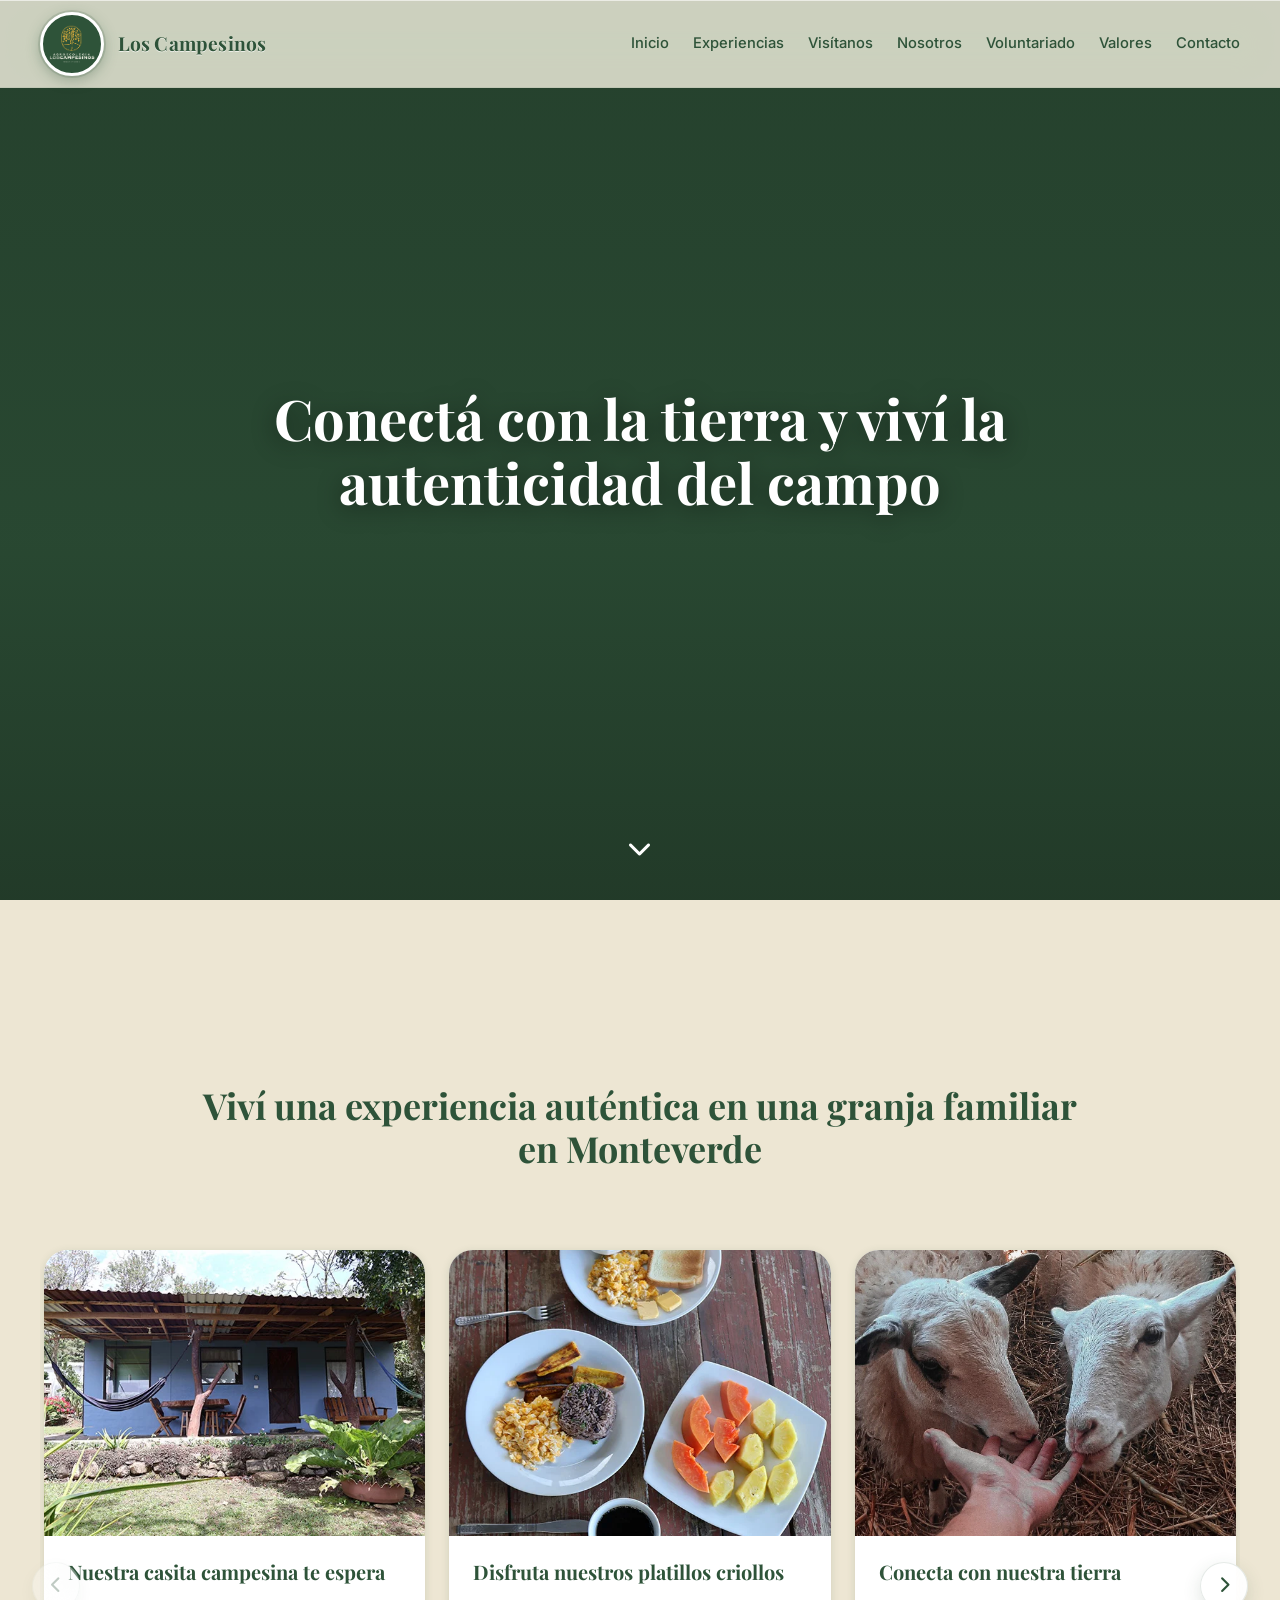
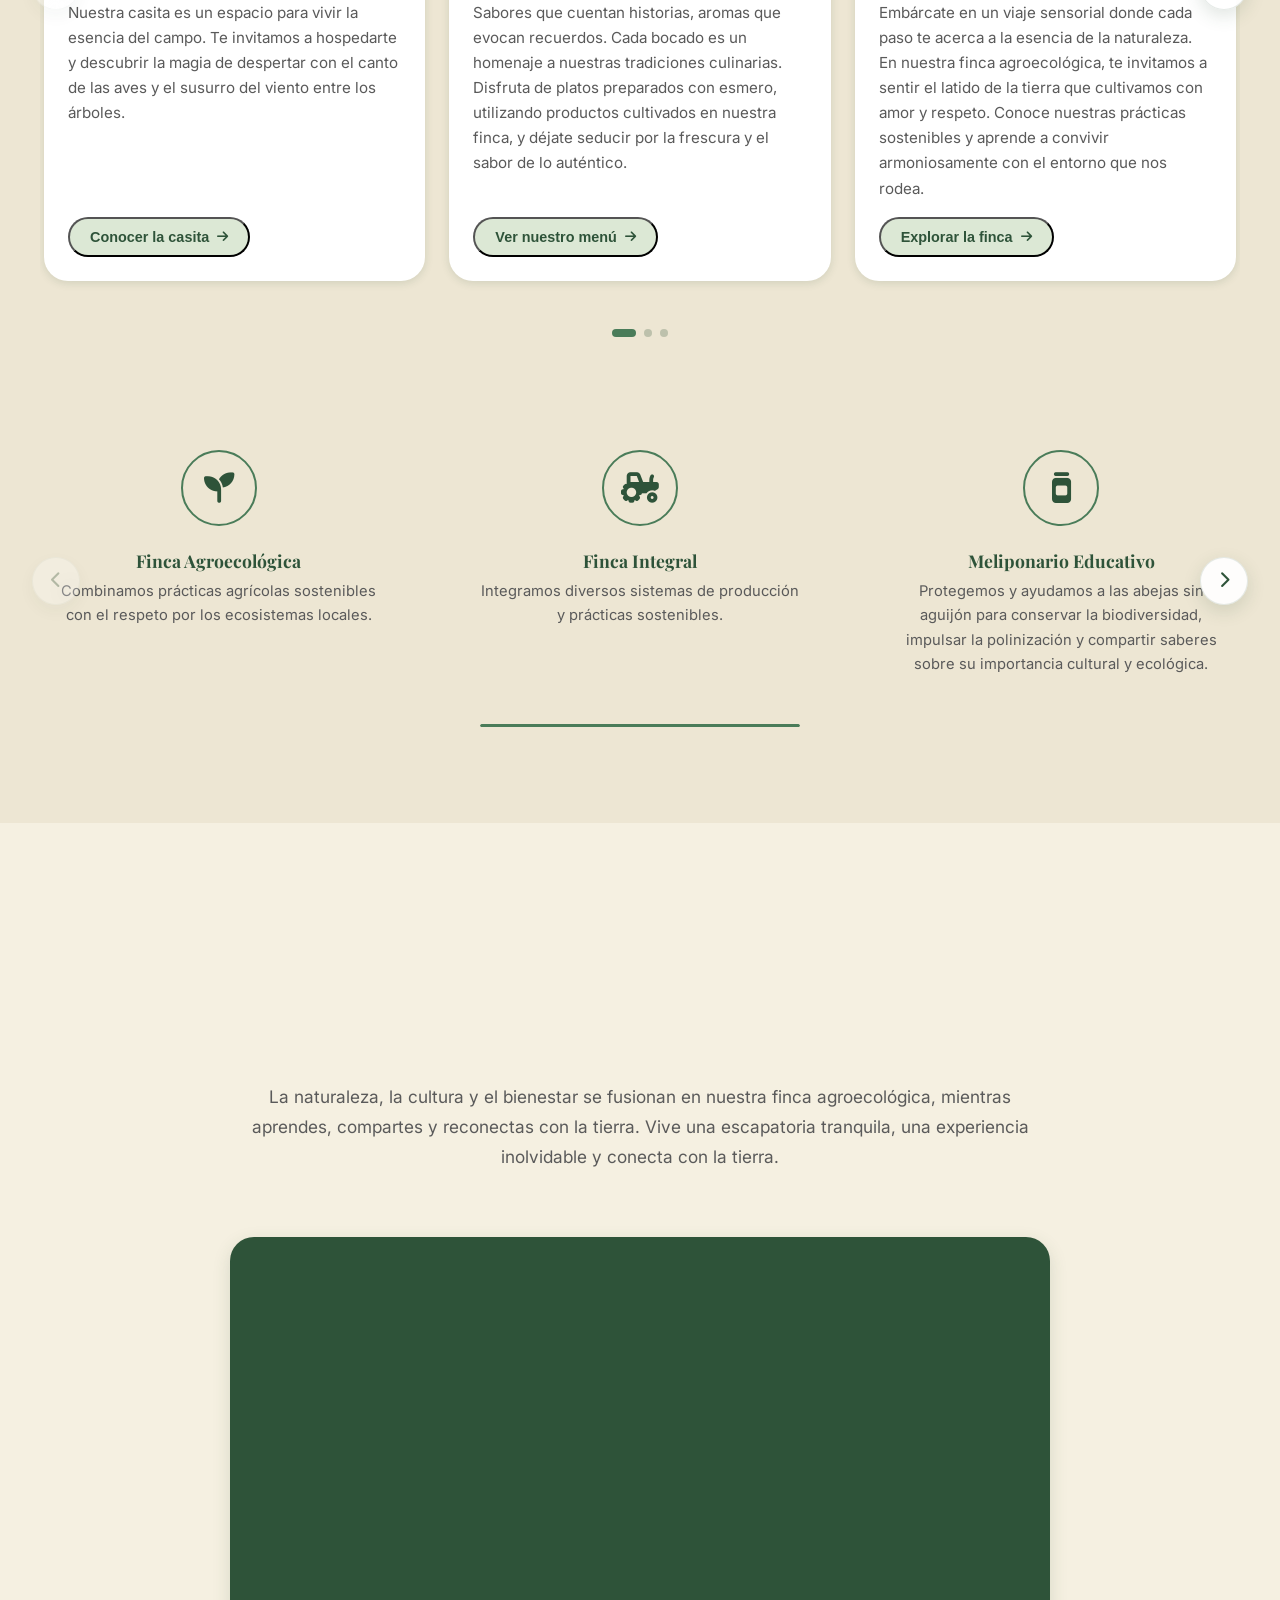
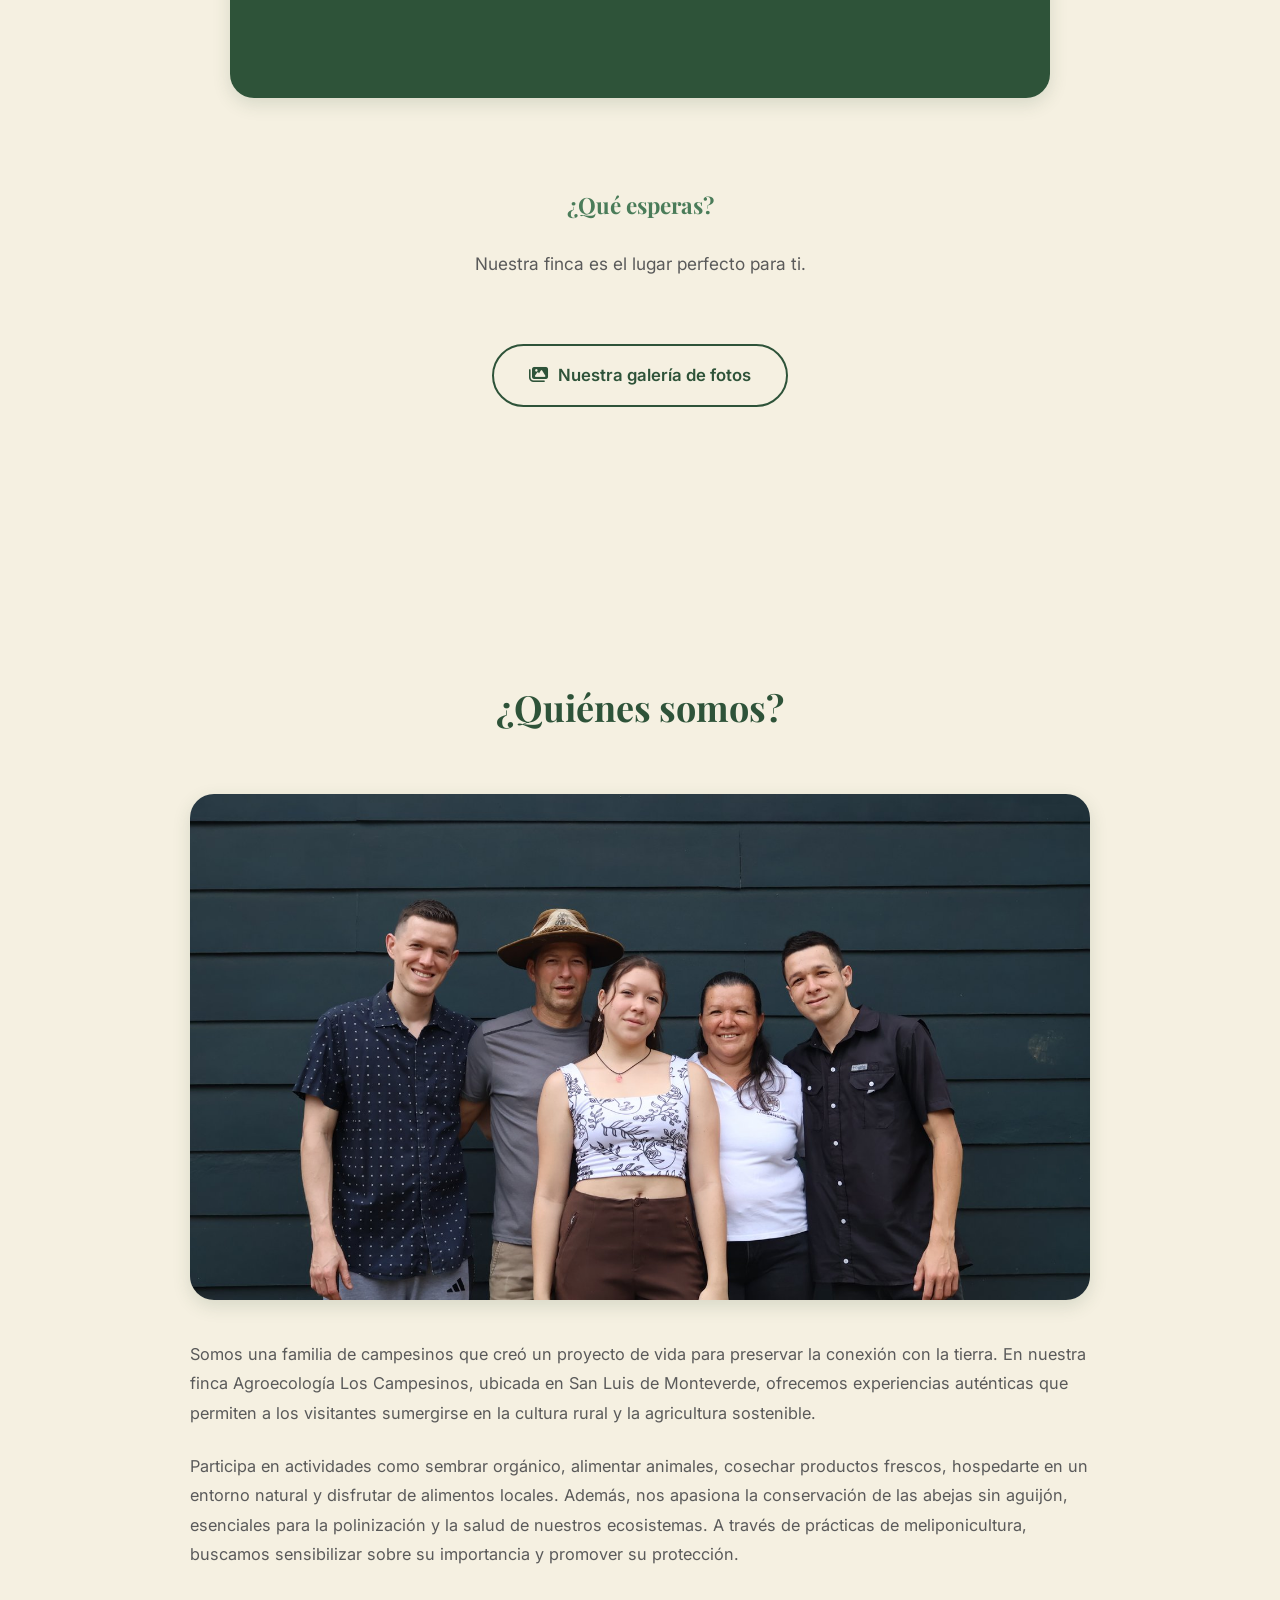
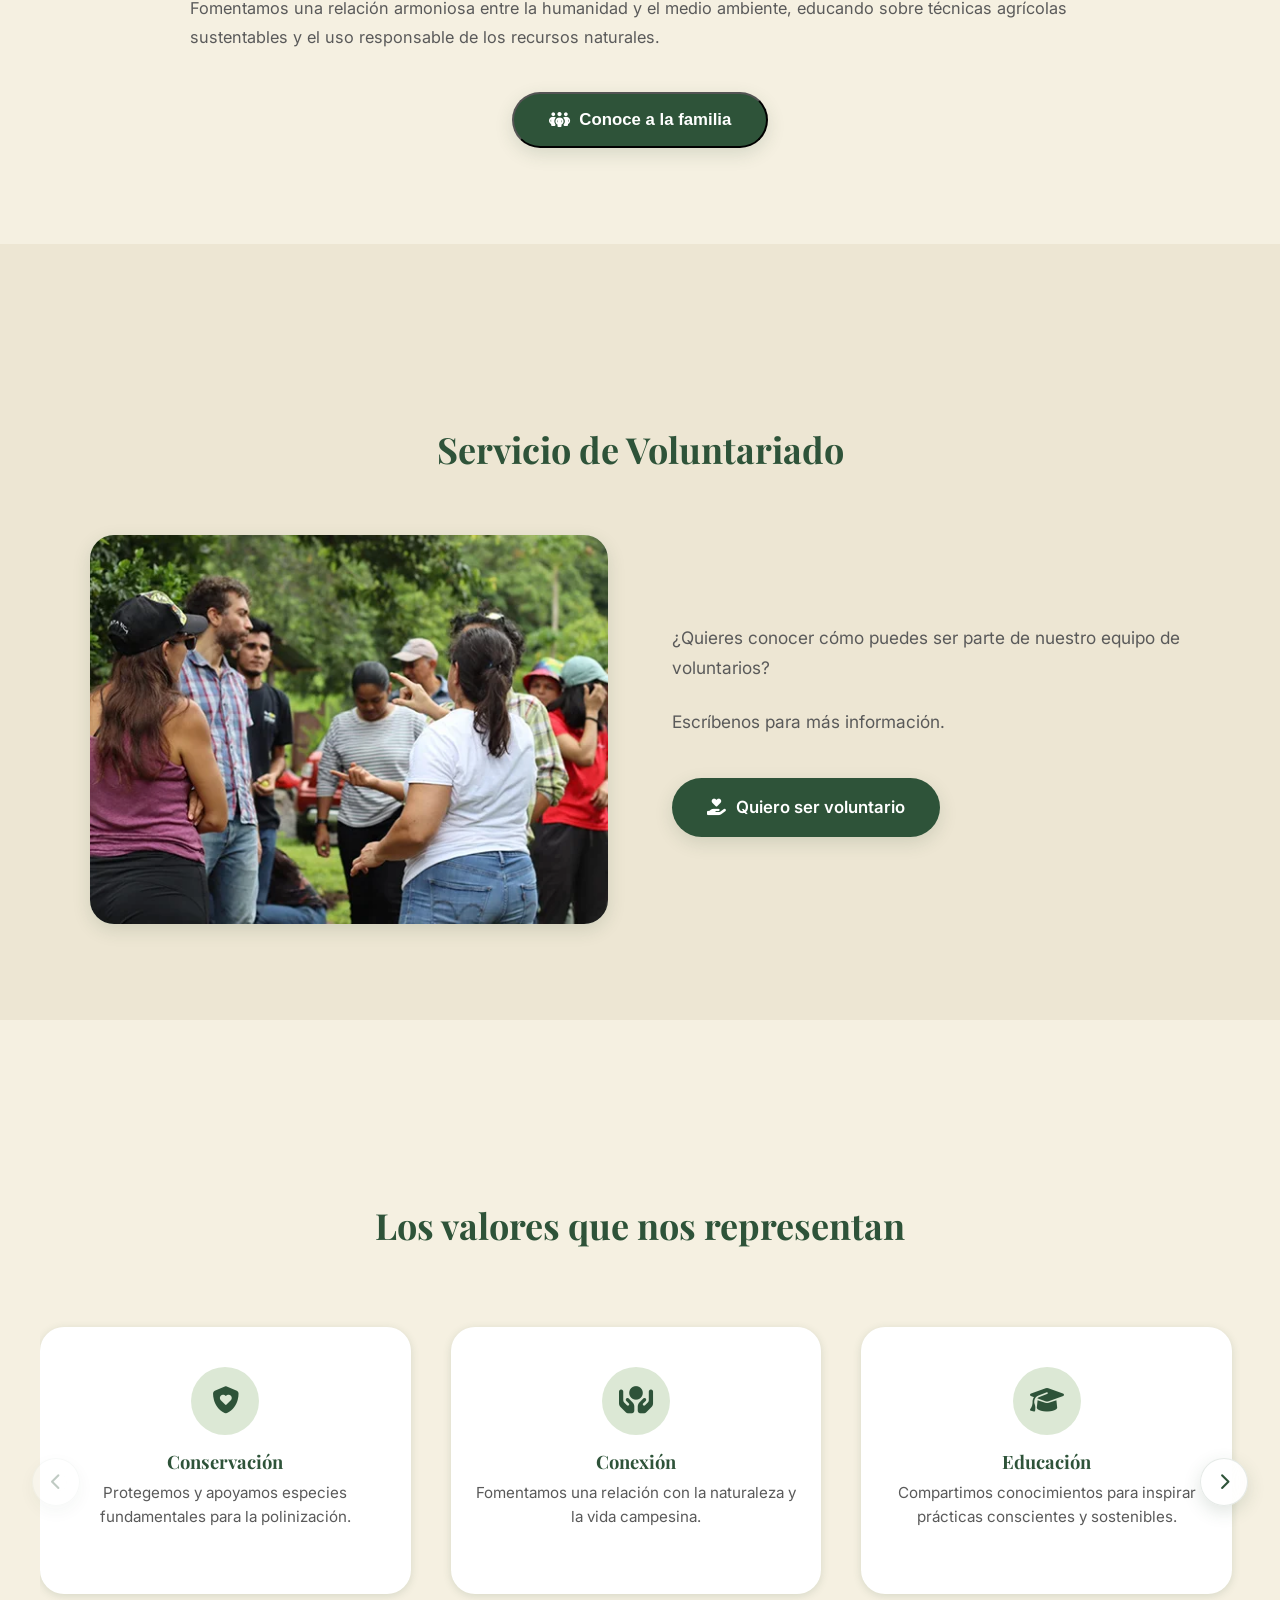
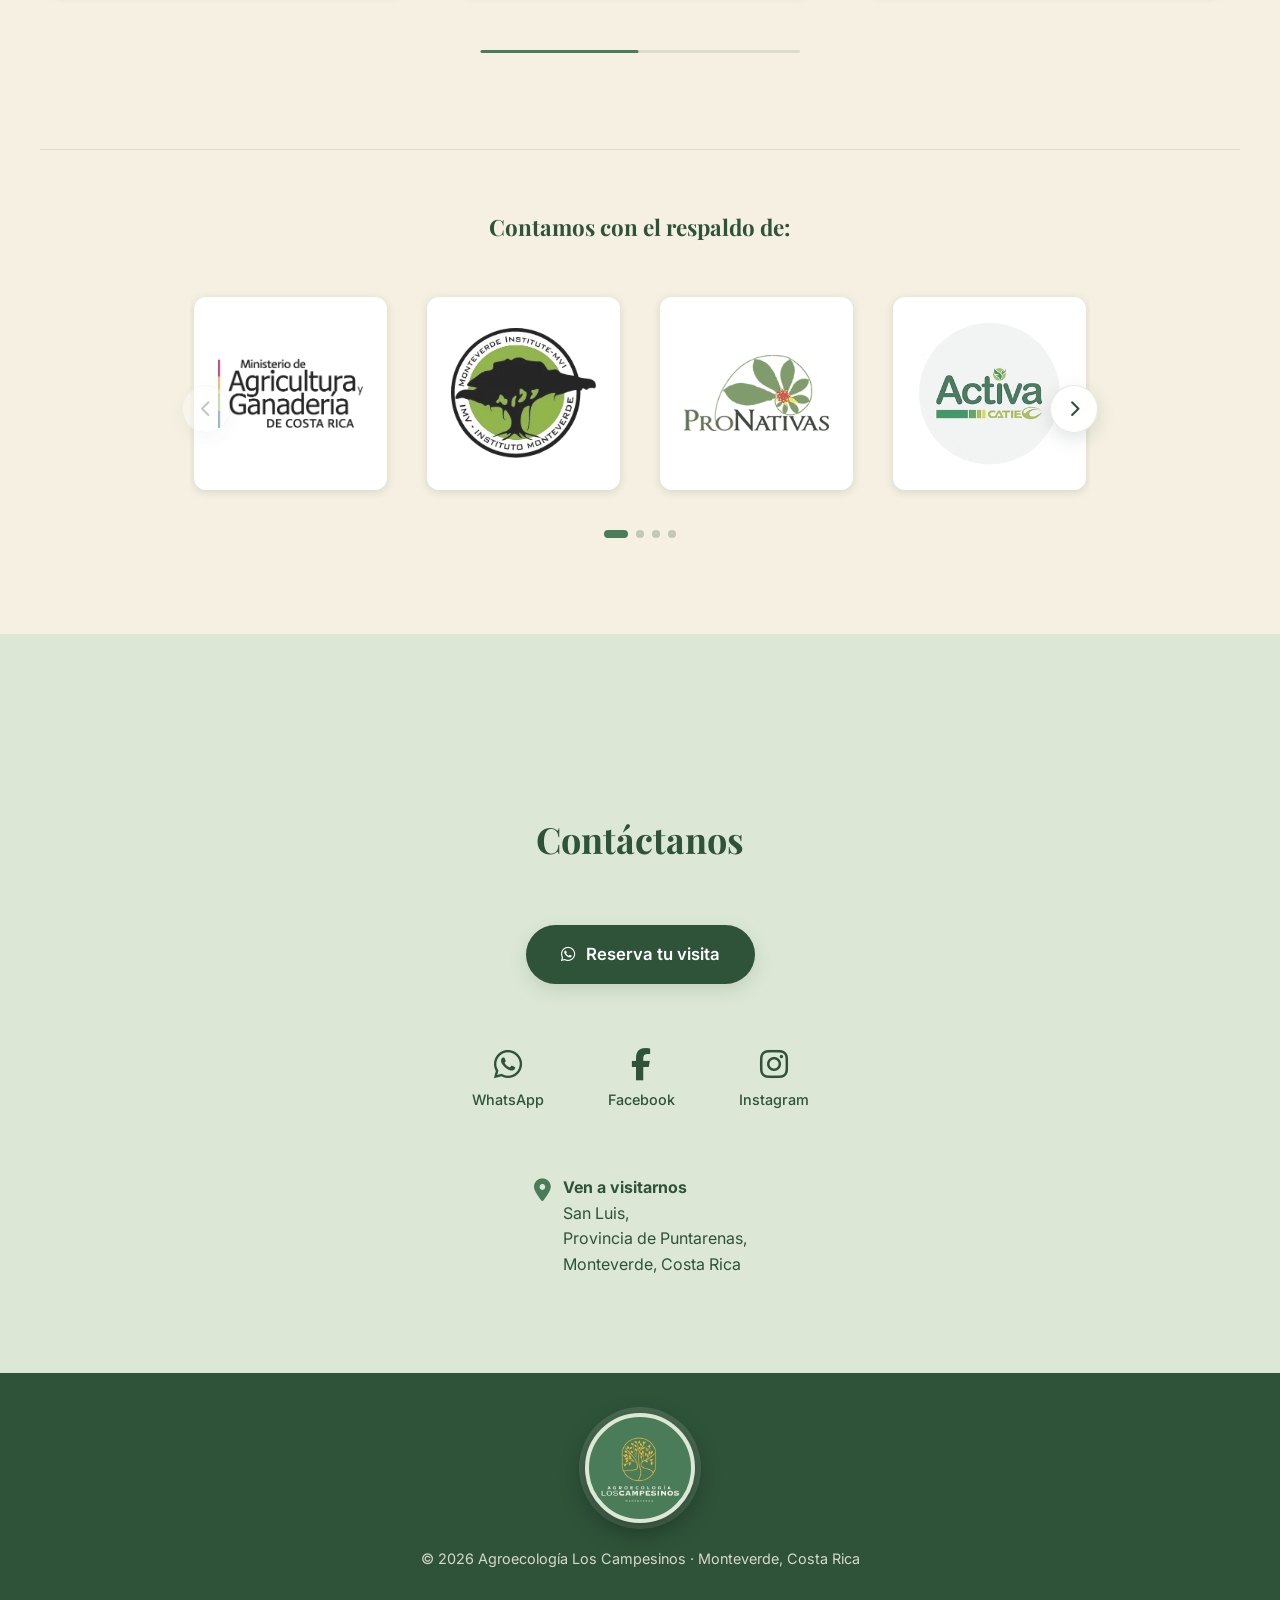
==== commit 1fd8a5f6: "Mejoras del sitio web" ====
--- a/index.html
+++ b/index.html
@@ -92,14 +92,14 @@
                                     Te invitamos a hospedarte y descubrir la magia de despertar con
                                     el canto de las aves y el susurro del viento entre los árboles.
                                 </p>
-                                <a href="#" class="boton-tarjeta" id="btnCasita">
+                                <button class="boton-tarjeta" data-modal="modalCasita">
                                     Conocer la casita
                                     <i class="fa-solid fa-arrow-right"></i>
-                                </a>
-                            </div>
-                        </article>
-
-                        <!-- 2. Comida -->
+                                </button>
+                            </div>
+                        </article>
+
+                        <!-- 2. Platillos -->
                         <article class="tarjeta">
                             <div class="tarjeta__imagen">
                                 <img src="assets/src/img/platillos.jpg" alt="Platillos criollos" />
@@ -113,10 +113,10 @@
                                     cultivados en nuestra finca, y déjate seducir por la frescura y
                                     el sabor de lo auténtico.
                                 </p>
-                                <a href="#" class="boton-tarjeta" id="btnPlatillos">
+                                <button class="boton-tarjeta" data-modal="modalPlatillos">
                                     Ver nuestro menú
                                     <i class="fa-solid fa-arrow-right"></i>
-                                </a>
+                                </button>
                             </div>
                         </article>
 
@@ -134,10 +134,10 @@
                                     amor y respeto. Conoce nuestras prácticas sostenibles y aprende
                                     a convivir armoniosamente con el entorno que nos rodea.
                                 </p>
-                                <a href="#" class="boton-tarjeta" id="btnTierra">
+                                <button class="boton-tarjeta" data-modal="modalRecorrido">
                                     Explorar la finca
                                     <i class="fa-solid fa-arrow-right"></i>
-                                </a>
+                                </button>
                             </div>
                         </article>
 
@@ -265,10 +265,10 @@
                 </div>
 
                 <div class="nosotros__accion animar">
-                    <a href="#" class="boton" id="btnFamilia">
+                    <button class="boton" data-modal="modalFamilia">
                         <i class="fa-solid fa-people-group"></i>
                         Conoce a la familia
-                    </a>
+                    </button>
                 </div>
             </div>
         </section>
@@ -305,7 +305,6 @@
             <div class="contenedor">
                 <h2 class="animar titulo-seccion">Los valores que nos representan</h2>
 
-                <!-- CARRUSEL DE VALORES (minimalista con flechas + barra) -->
                 <div class="carrusel-valores animar" id="carruselValores">
                     <button class="carrusel__flecha carrusel__flecha--izq" id="valoresPrev" aria-label="Anterior">
                         <i class="fa-solid fa-chevron-left"></i>
@@ -371,7 +370,6 @@
                     </div>
                 </div>
 
-                <!-- RESPALDO (carrusel tipo tarjetas con dots) -->
                 <div class="respaldo animar">
                     <h3 class="respaldo__titulo">Contamos con el respaldo de:</h3>
 
@@ -391,7 +389,7 @@
                                 <img src="assets/src/img/respaldo-3.png" alt="Respaldo 3" />
                             </div>
                             <div class="respaldo__item">
-                                <img src="assets/src/img/respaldo-4.avif" alt="Respaldo 4" />
+                                <img src="assets/src/img/respaldo-4.png" alt="Respaldo 4" />
                             </div>
                         </div>
 
@@ -453,6 +451,292 @@
         </div>
     </footer>
 
+    <!-- =========================================================
+       MODALES
+       ========================================================= -->
+
+    <!-- MODAL: CASITA CAMPESINA -->
+    <div class="modal" id="modalCasita" aria-hidden="true">
+        <div class="modal__backdrop" data-close></div>
+        <div class="modal__caja" role="dialog" aria-modal="true" aria-labelledby="tituloCasita">
+            <button class="modal__cerrar" data-close aria-label="Cerrar">
+                <i class="fa-solid fa-xmark"></i>
+            </button>
+
+            <div class="modal__scroll">
+                <h2 class="modal__titulo" id="tituloCasita">Casita Campesina</h2>
+
+                <!-- Carrusel de 5 fotos -->
+                <div class="modal-carrusel" data-modal-carrusel>
+                    <button class="modal-carrusel__flecha modal-carrusel__flecha--izq" data-carrusel-prev
+                        aria-label="Anterior">
+                        <i class="fa-solid fa-chevron-left"></i>
+                    </button>
+                    <div class="modal-carrusel__viewport" data-carrusel-viewport>
+                        <div class="modal-carrusel__slide">
+                            <img src="assets/src/img/casita-1.jpg" alt="Casita 1" />
+                        </div>
+                        <div class="modal-carrusel__slide">
+                            <img src="assets/src/img/casita-2.jpg" alt="Casita 2" />
+                        </div>
+                        <div class="modal-carrusel__slide">
+                            <img src="assets/src/img/casita-3.jpg" alt="Casita 3" />
+                        </div>
+                        <div class="modal-carrusel__slide">
+                            <img src="assets/src/img/casita-4.jpg" alt="Casita 4" />
+                        </div>
+                        <div class="modal-carrusel__slide">
+                            <img src="assets/src/img/casita-5.jpg" alt="Casita 5" />
+                        </div>
+                    </div>
+                    <button class="modal-carrusel__flecha modal-carrusel__flecha--der" data-carrusel-next
+                        aria-label="Siguiente">
+                        <i class="fa-solid fa-chevron-right"></i>
+                    </button>
+                    <div class="modal-carrusel__dots" data-carrusel-dots></div>
+                </div>
+
+                <div class="modal__texto">
+                    <p>
+                        Estamos ubicados en las faldas del Bosque Nuboso de Monteverde
+                        rodeado de bosque y tranquilidad.
+                    </p>
+                    <p>
+                        Imagina despertarte con el canto de los pájaros. Disfruta de tu café
+                        o té matutino en nuestra terraza procesado en Agroecología los
+                        Campesinos. Rodeado de vistas a las montañas que te dejarán sin
+                        aliento. Con espacios abiertos y una decoración acogedora, te
+                        invitamos a relajarte y recargar energías.
+                    </p>
+                    <p>
+                        Puedes disfrutar de una caminata por la finca, conocer los animales,
+                        las hortalizas y compartir con los anfitriones.
+                    </p>
+
+                    <h3>Acceso a los huéspedes</h3>
+                    <p>
+                        Senderos para caminar en el bosque, mesa de jardín, zona BBQ,
+                        recorrido por la granja (Gallinas, Cerdos, Huerto, Jardín de plantas
+                        medicinales).
+                    </p>
+
+                    <h3>Con tu visita colaboras</h3>
+                    <p>
+                        Tu estancia en la casa apoya el crecimiento del proyecto de
+                        Agroecología los Campesinos.
+                    </p>
+                </div>
+            </div>
+        </div>
+    </div>
+
+    <!-- MODAL: PLATILLOS CRIOLLOS -->
+    <div class="modal" id="modalPlatillos" aria-hidden="true">
+        <div class="modal__backdrop" data-close></div>
+        <div class="modal__caja" role="dialog" aria-modal="true" aria-labelledby="tituloPlatillos">
+            <button class="modal__cerrar" data-close aria-label="Cerrar">
+                <i class="fa-solid fa-xmark"></i>
+            </button>
+
+            <div class="modal__scroll">
+                <h2 class="modal__titulo" id="tituloPlatillos">Servicio de desayuno</h2>
+
+                <!-- Carrusel de 3 fotos -->
+                <div class="modal-carrusel" data-modal-carrusel>
+                    <button class="modal-carrusel__flecha modal-carrusel__flecha--izq" data-carrusel-prev
+                        aria-label="Anterior">
+                        <i class="fa-solid fa-chevron-left"></i>
+                    </button>
+                    <div class="modal-carrusel__viewport" data-carrusel-viewport>
+                        <div class="modal-carrusel__slide">
+                            <img src="assets/src/img/platillos-1.jpg" alt="Desayuno 1" />
+                        </div>
+                        <div class="modal-carrusel__slide">
+                            <img src="assets/src/img/platillos-2.jpg" alt="Desayuno 2" />
+                        </div>
+                        <div class="modal-carrusel__slide">
+                            <img src="assets/src/img/platillos-3.jpg" alt="Desayuno 3" />
+                        </div>
+                    </div>
+                    <button class="modal-carrusel__flecha modal-carrusel__flecha--der" data-carrusel-next
+                        aria-label="Siguiente">
+                        <i class="fa-solid fa-chevron-right"></i>
+                    </button>
+                    <div class="modal-carrusel__dots" data-carrusel-dots></div>
+                </div>
+
+                <div class="modal__texto">
+                    <p>
+                        Un amanecer con sabor y tradición, disfruta de un desayuno auténtico,
+                        rodeado por la naturaleza y la brisa fresca de la montaña. En
+                        Agroecología los Campesinos, cada plato está preparado con
+                        ingredientes frescos y orgánicos, muchos cultivados en nuestra propia
+                        finca.
+                    </p>
+
+                    <h3>Menú</h3>
+
+                    <h4>Desayuno campesino:</h4>
+                    <p>
+                        Gallo pinto, huevos, plátanos y queso o frutas de temporada.
+                    </p>
+
+                    <h4>Opciones ligeras:</h4>
+                    <ul>
+                        <li>Tostadas con mermelada artesanal y frutas de temporada.</li>
+                        <li>Tostadas con huevo y frutas de temporada.</li>
+                        <li>Pancakes con frutas de temporada.</li>
+                    </ul>
+
+                    <h4>Bebidas:</h4>
+                    <p>
+                        Todas las opciones incluyen café recién preparado, infusión de
+                        hierbas aromáticas o refresco natural de temporada.
+                    </p>
+                </div>
+            </div>
+        </div>
+    </div>
+
+    <!-- MODAL: RECORRIDO POR AGROECOLOGÍA -->
+    <div class="modal" id="modalRecorrido" aria-hidden="true">
+        <div class="modal__backdrop" data-close></div>
+        <div class="modal__caja" role="dialog" aria-modal="true" aria-labelledby="tituloRecorrido">
+            <button class="modal__cerrar" data-close aria-label="Cerrar">
+                <i class="fa-solid fa-xmark"></i>
+            </button>
+
+            <div class="modal__scroll">
+                <h2 class="modal__titulo" id="tituloRecorrido">
+                    Recorrido por Agroecología los Campesinos
+                </h2>
+
+                <div class="modal__texto">
+                    <p>
+                        Acompáñanos en un recorrido por la granja y descubre como preparamos
+                        la tierra para nuestros cultivos, ayuda a alimentar nuestros
+                        animales, descubre la importancia de la polinización para nuestro
+                        ecosistema. Al finalizar el recorrido podrás degustar de un almuerzo
+                        típico "Farm to Table".
+                    </p>
+                    <p>
+                        Te contamos un poco de nuestra historia, además de como contribuimos
+                        al ambiente con nuestras practicas y el uso responsable de los
+                        recursos naturales.
+                    </p>
+
+                    <h3>Preparación de arepas o tortillas</h3>
+                    <p>
+                        Aprende junto a Ivannia y compañía a preparar arepas o tortillas como
+                        un tico. Conoce un poco de cultura culinaria costarricense y degusta
+                        de nuestro café o té local.
+                    </p>
+                </div>
+            </div>
+        </div>
+    </div>
+
+    <!-- MODAL: FAMILIA -->
+    <div class="modal" id="modalFamilia" aria-hidden="true">
+        <div class="modal__backdrop" data-close></div>
+        <div class="modal__caja" role="dialog" aria-modal="true" aria-labelledby="tituloFamilia">
+            <button class="modal__cerrar" data-close aria-label="Cerrar">
+                <i class="fa-solid fa-xmark"></i>
+            </button>
+
+            <div class="modal__scroll">
+                <h2 class="modal__titulo" id="tituloFamilia">Conoce a la familia</h2>
+
+                <!-- Carrusel de 5 fotos — una por integrante -->
+                <div class="modal-carrusel modal-carrusel--familia" data-modal-carrusel>
+                    <button class="modal-carrusel__flecha modal-carrusel__flecha--izq" data-carrusel-prev
+                        aria-label="Anterior">
+                        <i class="fa-solid fa-chevron-left"></i>
+                    </button>
+                    <div class="modal-carrusel__viewport" data-carrusel-viewport>
+
+                        <div class="modal-carrusel__slide">
+                            <div class="familiar">
+                                <div class="familiar__foto">
+                                    <img src="assets/src/img/familia-1.jpg"
+                                        alt="Benedicto Alvarado Carranza y Lidier Alvarado Mendez" />
+                                </div>
+                                <div class="familiar__info">
+                                    <h3>Benedicto Alvarado Carranza (Benero) y Lidier Alvarado Mendez</h3>
+                                    <p class="familiar__rol">Fundadores del legado</p>
+                                    <p class="familiar__desc">El abuelo y su cuarto hijo</p>
+                                </div>
+                            </div>
+                        </div>
+
+                        <div class="modal-carrusel__slide">
+                            <div class="familiar">
+                                <div class="familiar__foto">
+                                    <img src="assets/src/img/familia-2.jpg" alt="Ivannia Arguedas Cruz" />
+                                </div>
+                                <div class="familiar__info">
+                                    <h3>Ivannia Arguedas Cruz</h3>
+                                    <p class="familiar__rol">Fundadora del legado y creadora de nuestros productos</p>
+                                    <p class="familiar__desc">Mami es el torbellino que mueve todos nuestros motores</p>
+                                </div>
+                            </div>
+                        </div>
+
+                        <div class="modal-carrusel__slide">
+                            <div class="familiar">
+                                <div class="familiar__foto">
+                                    <img src="assets/src/img/familia-3.jpg" alt="Josue Alvarado Arguedas" />
+                                </div>
+                                <div class="familiar__info">
+                                    <h3>Josue Alvarado Arguedas</h3>
+                                    <p class="familiar__rol">Inversionista</p>
+                                    <p class="familiar__desc">El que anima nuestro hogar</p>
+                                </div>
+                            </div>
+                        </div>
+
+                        <div class="modal-carrusel__slide">
+                            <div class="familiar">
+                                <div class="familiar__foto">
+                                    <img src="assets/src/img/familia-4.jpg" alt="Manfred Alvarado Arguedas" />
+                                </div>
+                                <div class="familiar__info">
+                                    <h3>Manfred Alvarado Arguedas</h3>
+                                    <p class="familiar__rol">Administrador</p>
+                                    <p class="familiar__desc">Profesor de matemáticas y administrador de nuestra finca.
+                                    </p>
+                                </div>
+                            </div>
+                        </div>
+
+                        <div class="modal-carrusel__slide">
+                            <div class="familiar">
+                                <div class="familiar__foto">
+                                    <img src="assets/src/img/familia-5.jpg" alt="Ariana Alvarado Arguedas" />
+                                </div>
+                                <div class="familiar__info">
+                                    <h3>Ariana Alvarado Arguedas</h3>
+                                    <p class="familiar__rol">Gestora cultural</p>
+                                    <p class="familiar__desc">
+                                        Encargada de la promoción y la visibilización de nuestras
+                                        tradiciones y costumbres. Pone en escena la colección de
+                                        nuestros visitantes con nuestra cultura costarricense.
+                                    </p>
+                                </div>
+                            </div>
+                        </div>
+
+                    </div>
+                    <button class="modal-carrusel__flecha modal-carrusel__flecha--der" data-carrusel-next
+                        aria-label="Siguiente">
+                        <i class="fa-solid fa-chevron-right"></i>
+                    </button>
+                    <div class="modal-carrusel__dots" data-carrusel-dots></div>
+                </div>
+            </div>
+        </div>
+    </div>
+
     <script src="assets/js/animaciones.js"></script>
 </body>
 
--- a/assets/css/paleta.css
+++ b/assets/css/paleta.css
@@ -1332,4 +1332,349 @@
     .carrusel-respaldo .respaldo__item {
         flex: 0 0 70%;
     }
+}
+
+/* =========================================================
+   MODALES
+   ========================================================= */
+
+.modal {
+    position: fixed;
+    inset: 0;
+    z-index: 2000;
+    display: flex;
+    align-items: flex-end;
+    justify-content: center;
+    opacity: 0;
+    pointer-events: none;
+    transition: opacity 0.35s cubic-bezier(0.22, 1, 0.36, 1);
+}
+
+.modal.abierto {
+    opacity: 1;
+    pointer-events: auto;
+}
+
+.modal__backdrop {
+    position: absolute;
+    inset: 0;
+    background: rgba(20, 30, 22, 0.55);
+    backdrop-filter: blur(8px);
+    -webkit-backdrop-filter: blur(8px);
+}
+
+.modal__caja {
+    position: relative;
+    width: min(100%, 720px);
+    max-height: 92vh;
+    background: var(--crema);
+    border-radius: var(--radio-lg) var(--radio-lg) 0 0;
+    box-shadow: 0 -20px 60px rgba(0, 0, 0, 0.35);
+    transform: translateY(30px);
+    transition: transform 0.45s cubic-bezier(0.22, 1, 0.36, 1);
+    overflow: hidden;
+    display: flex;
+    flex-direction: column;
+}
+
+.modal.abierto .modal__caja {
+    transform: translateY(0);
+}
+
+.modal__cerrar {
+    position: absolute;
+    top: 1rem;
+    right: 1rem;
+    z-index: 10;
+    width: 42px;
+    height: 42px;
+    border-radius: 50%;
+    background: rgba(255, 255, 255, 0.92);
+    backdrop-filter: blur(12px);
+    -webkit-backdrop-filter: blur(12px);
+    border: 1px solid rgba(46, 83, 57, 0.12);
+    box-shadow: var(--sombra-media);
+    color: var(--verde-bosque);
+    font-size: 1.1rem;
+    cursor: pointer;
+    display: flex;
+    align-items: center;
+    justify-content: center;
+    transition: transform var(--transicion-rapida), background var(--transicion-rapida);
+}
+
+.modal__cerrar:hover {
+    background: var(--blanco);
+    transform: scale(1.08);
+}
+
+.modal__scroll {
+    overflow-y: auto;
+    padding: var(--esp-lg) var(--esp-lg) var(--esp-xl);
+    scrollbar-width: thin;
+    scrollbar-color: rgba(46, 83, 57, 0.25) transparent;
+}
+
+.modal__scroll::-webkit-scrollbar {
+    width: 6px;
+}
+
+.modal__scroll::-webkit-scrollbar-thumb {
+    background: rgba(46, 83, 57, 0.25);
+    border-radius: var(--radio-pill);
+}
+
+.modal__titulo {
+    font-size: clamp(1.5rem, 3.5vw, 2rem);
+    margin-bottom: var(--esp-lg);
+    text-align: center;
+    padding-inline: var(--esp-md);
+}
+
+.modal__texto {
+    display: flex;
+    flex-direction: column;
+    gap: var(--esp-md);
+    text-align: left;
+    color: var(--texto-secundario);
+}
+
+.modal__texto p {
+    text-align: left;
+    font-size: 1rem;
+    line-height: 1.75;
+}
+
+.modal__texto h3 {
+    text-align: left;
+    font-size: 1.25rem;
+    margin-top: var(--esp-md);
+    color: var(--verde-bosque);
+}
+
+.modal__texto h4 {
+    text-align: left;
+    font-size: 1.05rem;
+    margin-top: var(--esp-xs);
+    color: var(--verde-tierra);
+    font-family: var(--fuente-cuerpo);
+    font-weight: 700;
+}
+
+.modal__texto ul {
+    padding-left: 1.25rem;
+    display: flex;
+    flex-direction: column;
+    gap: 0.25rem;
+}
+
+.modal__texto li {
+    color: var(--texto-secundario);
+    font-size: 1rem;
+    line-height: 1.7;
+    list-style: disc;
+}
+
+/* =========================================================
+   CARRUSEL DENTRO DE MODAL
+   ========================================================= */
+
+.modal-carrusel {
+    position: relative;
+    margin-bottom: var(--esp-lg);
+}
+
+.modal-carrusel__viewport {
+    display: flex;
+    overflow-x: auto;
+    scroll-snap-type: x mandatory;
+    scroll-behavior: smooth;
+    scrollbar-width: none;
+    -ms-overflow-style: none;
+    border-radius: var(--radio-lg);
+    box-shadow: var(--sombra-media);
+    background: var(--verde-menta);
+    -webkit-overflow-scrolling: touch;
+}
+
+.modal-carrusel__viewport::-webkit-scrollbar {
+    display: none;
+}
+
+.modal-carrusel__slide {
+    flex: 0 0 100%;
+    scroll-snap-align: center;
+    min-width: 0;
+}
+
+.modal-carrusel__slide>img {
+    width: 100%;
+    aspect-ratio: 4 / 3;
+    object-fit: cover;
+    display: block;
+}
+
+.modal-carrusel__flecha {
+    position: absolute;
+    top: 50%;
+    transform: translateY(-50%);
+    width: 44px;
+    height: 44px;
+    border-radius: 50%;
+    background: rgba(255, 255, 255, 0.92);
+    backdrop-filter: blur(12px);
+    -webkit-backdrop-filter: blur(12px);
+    border: 1px solid rgba(46, 83, 57, 0.12);
+    box-shadow: var(--sombra-media);
+    color: var(--verde-bosque);
+    font-size: 1rem;
+    cursor: pointer;
+    display: flex;
+    align-items: center;
+    justify-content: center;
+    z-index: 5;
+    transition: transform var(--transicion-rapida), background var(--transicion-rapida);
+}
+
+.modal-carrusel__flecha:hover {
+    background: var(--blanco);
+    transform: translateY(-50%) scale(1.08);
+}
+
+.modal-carrusel__flecha--izq {
+    left: 0.75rem;
+}
+
+.modal-carrusel__flecha--der {
+    right: 0.75rem;
+}
+
+.modal-carrusel__dots {
+    display: flex;
+    justify-content: center;
+    gap: 0.5rem;
+    margin-top: var(--esp-md);
+    position: absolute;
+    bottom: 1rem;
+    left: 50%;
+    transform: translateX(-50%);
+    z-index: 5;
+}
+
+.modal-carrusel__dots .carrusel__dot {
+    background: rgba(255, 255, 255, 0.65);
+}
+
+.modal-carrusel__dots .carrusel__dot.activo {
+    background: var(--blanco);
+}
+
+/* =========================================================
+   FAMILIARES (dentro del modal)
+   ========================================================= */
+
+.modal-carrusel--familia .modal-carrusel__viewport {
+    box-shadow: none;
+    background: transparent;
+}
+
+.modal-carrusel--familia .modal-carrusel__dots {
+    position: static;
+    transform: none;
+    margin-top: var(--esp-md);
+}
+
+.modal-carrusel--familia .modal-carrusel__dots .carrusel__dot {
+    background: rgba(46, 83, 57, 0.25);
+}
+
+.modal-carrusel--familia .modal-carrusel__dots .carrusel__dot.activo {
+    background: var(--verde-tierra);
+}
+
+.familiar {
+    display: flex;
+    flex-direction: column;
+    gap: var(--esp-md);
+    padding: 0 var(--esp-xs);
+}
+
+.familiar__foto {
+    border-radius: var(--radio-lg);
+    overflow: hidden;
+    aspect-ratio: 1 / 1;
+    background: var(--verde-menta);
+    box-shadow: var(--sombra-suave);
+}
+
+.familiar__foto img {
+    width: 100%;
+    height: 100%;
+    object-fit: cover;
+}
+
+.familiar__info {
+    text-align: center;
+    display: flex;
+    flex-direction: column;
+    gap: var(--esp-xs);
+}
+
+.familiar__info h3 {
+    font-size: 1.25rem;
+    text-align: center;
+    color: var(--verde-bosque);
+}
+
+.familiar__rol {
+    font-family: var(--fuente-titulos);
+    color: var(--verde-tierra) !important;
+    font-size: 1rem !important;
+    font-weight: 600;
+    font-style: italic;
+    text-align: center !important;
+}
+
+.familiar__desc {
+    color: var(--texto-secundario);
+    font-size: 0.95rem;
+    text-align: center !important;
+    line-height: 1.65;
+    max-width: 480px;
+    margin-inline: auto;
+}
+
+/* =========================================================
+   MODALES RESPONSIVE
+   ========================================================= */
+
+@media (max-width: 720px) {
+    .modal {
+        align-items: flex-end;
+    }
+
+    .modal__caja {
+        max-height: 95vh;
+        width: 100%;
+    }
+
+    .modal__scroll {
+        padding: var(--esp-md) var(--esp-md) var(--esp-xl);
+    }
+
+    .modal__cerrar {
+        top: 0.6rem;
+        right: 0.6rem;
+        width: 38px;
+        height: 38px;
+    }
+
+    .modal-carrusel__flecha {
+        display: none;
+    }
+
+    .modal__texto p,
+    .modal__texto li {
+        font-size: 0.97rem;
+    }
 }
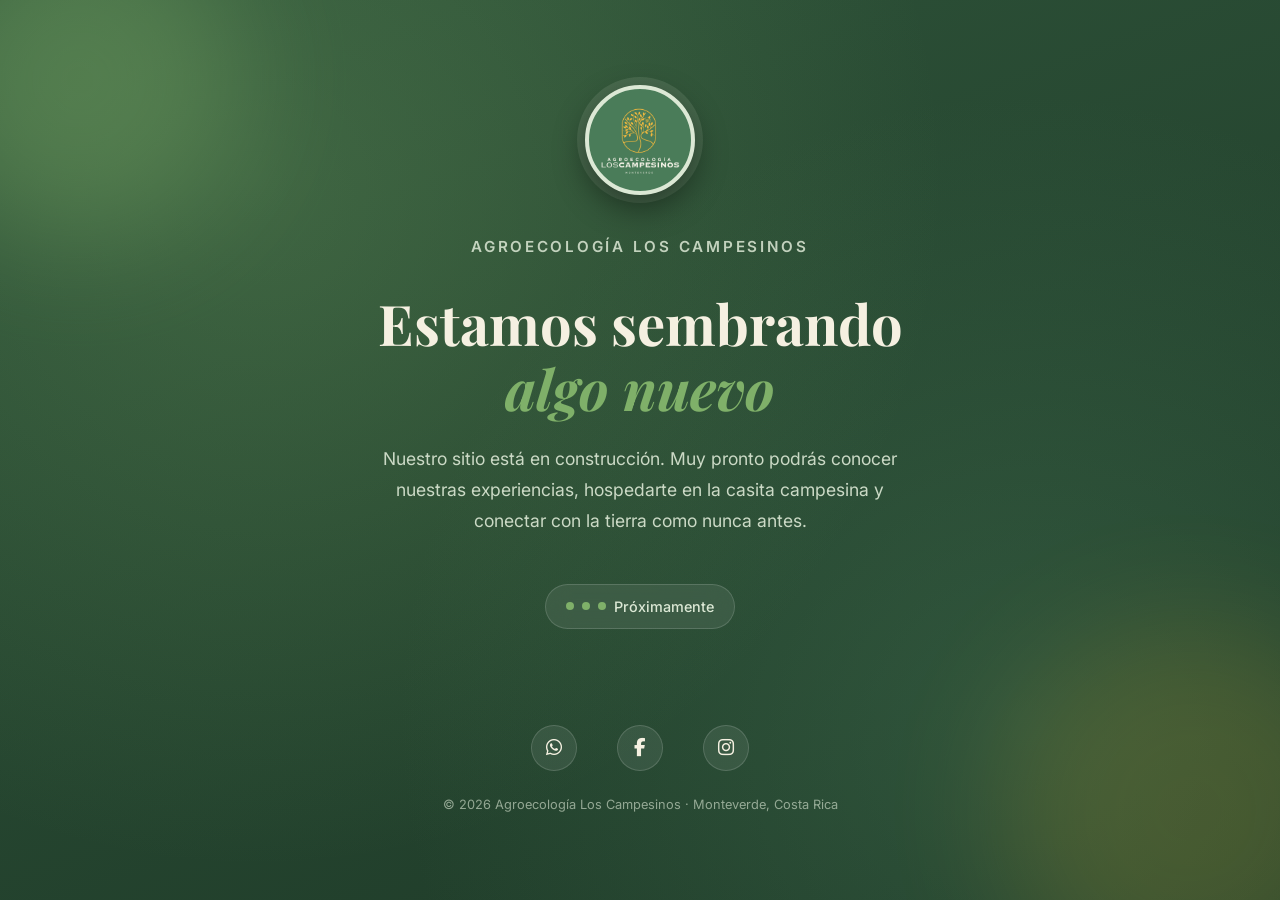
==== commit 5df7e73b: "Se actualiza el index por sitio en construcción" ====
--- a/index.html
+++ b/index.html
@@ -1,743 +1,303 @@
 <!DOCTYPE html>
 <html lang="es">
-
 <head>
-    <meta charset="UTF-8" />
-    <meta name="viewport" content="width=device-width, initial-scale=1.0, viewport-fit=cover" />
-    <meta name="description"
-        content="Agroecología Los Campesinos — Experiencias auténticas en una finca familiar en San Luis de Monteverde, Costa Rica." />
-    <title>Agroecología Los Campesinos</title>
-
-    <link rel="preconnect" href="https://fonts.googleapis.com" />
-    <link rel="preconnect" href="https://fonts.gstatic.com" crossorigin />
-    <link
-        href="https://fonts.googleapis.com/css2?family=Inter:wght@400;500;600;700&family=Playfair+Display:wght@600;700&display=swap"
-        rel="stylesheet" />
-
-    <link rel="stylesheet" href="https://cdnjs.cloudflare.com/ajax/libs/font-awesome/6.5.1/css/all.min.css" />
-
-    <link rel="stylesheet" href="assets/css/paleta.css" />
-
-    <link rel="icon" type="image/png" href="assets/src/logo.png" />
+  <meta charset="UTF-8" />
+  <meta name="viewport" content="width=device-width, initial-scale=1.0, viewport-fit=cover" />
+  <meta name="description" content="Agroecología Los Campesinos — Muy pronto. Un proyecto de vida que conecta con la tierra." />
+  <meta name="robots" content="noindex" />
+  <title>Agroecología Los Campesinos — Muy pronto</title>
+
+  <link rel="preconnect" href="https://fonts.googleapis.com" />
+  <link rel="preconnect" href="https://fonts.gstatic.com" crossorigin />
+  <link href="https://fonts.googleapis.com/css2?family=Inter:wght@400;500;600;700&family=Playfair+Display:wght@600;700&display=swap" rel="stylesheet" />
+
+  <link rel="stylesheet" href="https://cdnjs.cloudflare.com/ajax/libs/font-awesome/6.5.1/css/all.min.css" />
+
+  <link rel="stylesheet" href="assets/css/paleta.css" />
+  <link rel="icon" type="image/png" href="assets/src/logo.png" />
+
+  <style>
+    /* Estilos exclusivos de esta página "en construcción" */
+    .construccion {
+      min-height: 100vh;
+      min-height: 100svh;
+      display: flex;
+      flex-direction: column;
+      align-items: center;
+      justify-content: center;
+      position: relative;
+      overflow: hidden;
+      background:
+        radial-gradient(circle at 20% 20%, rgba(127, 176, 105, 0.25), transparent 55%),
+        radial-gradient(circle at 80% 80%, rgba(74, 124, 89, 0.35), transparent 50%),
+        linear-gradient(160deg, var(--verde-bosque) 0%, #1e3a28 100%);
+      color: var(--crema);
+      text-align: center;
+      padding: var(--esp-lg) var(--esp-md);
+    }
+
+    /* Hojas decorativas en el fondo */
+    .construccion::before,
+    .construccion::after {
+      content: "";
+      position: absolute;
+      border-radius: 50%;
+      filter: blur(60px);
+      opacity: 0.35;
+      pointer-events: none;
+    }
+    .construccion::before {
+      width: 320px; height: 320px;
+      top: -80px; left: -80px;
+      background: var(--verde-hoja);
+      animation: flotar 14s ease-in-out infinite;
+    }
+    .construccion::after {
+      width: 380px; height: 380px;
+      bottom: -100px; right: -100px;
+      background: var(--ocre);
+      opacity: 0.18;
+      animation: flotar 18s ease-in-out infinite reverse;
+    }
+
+    @keyframes flotar {
+      0%, 100% { transform: translate(0, 0) scale(1); }
+      50%      { transform: translate(30px, -30px) scale(1.08); }
+    }
+
+    .construccion__contenido {
+      position: relative;
+      z-index: 2;
+      display: flex;
+      flex-direction: column;
+      align-items: center;
+      gap: var(--esp-md);
+      max-width: 640px;
+      animation: aparecer 1s cubic-bezier(0.22, 1, 0.36, 1) both;
+    }
+
+    @keyframes aparecer {
+      from { opacity: 0; transform: translateY(24px); }
+      to   { opacity: 1; transform: translateY(0); }
+    }
+
+    /* Logo con el mismo marco del sitio */
+    .construccion__logo {
+      display: flex;
+      align-items: center;
+      justify-content: center;
+      width: 110px;
+      height: 110px;
+      border-radius: 50%;
+      background: var(--verde-tierra);
+      border: 4px solid var(--verde-menta);
+      box-shadow:
+        0 12px 32px rgba(0, 0, 0, 0.45),
+        0 0 0 8px rgba(220, 232, 213, 0.12);
+      overflow: hidden;
+      margin-bottom: var(--esp-sm);
+      animation: respirar 4s ease-in-out infinite;
+    }
+
+    @keyframes respirar {
+      0%, 100% { transform: scale(1); }
+      50%      { transform: scale(1.03); }
+    }
+
+    .construccion__logo img {
+      width: 78%;
+      height: 78%;
+      object-fit: contain;
+    }
+
+    .construccion__marca {
+      font-family: var(--fuente-cuerpo);
+      font-weight: 600;
+      font-size: 0.95rem;
+      letter-spacing: 0.18em;
+      text-transform: uppercase;
+      color: var(--verde-menta);
+      opacity: 0.85;
+      text-align: center;
+    }
+
+    .construccion__titulo {
+      font-family: var(--fuente-titulos);
+      font-weight: 700;
+      font-size: clamp(2rem, 6vw, 3.5rem);
+      line-height: 1.15;
+      color: var(--crema);
+      text-align: center;
+      margin-top: var(--esp-xs);
+    }
+
+    .construccion__titulo em {
+      font-style: italic;
+      color: var(--verde-hoja);
+    }
+
+    .construccion__texto {
+      font-size: clamp(1rem, 2vw, 1.1rem);
+      line-height: 1.75;
+      color: var(--verde-menta);
+      opacity: 0.9;
+      text-align: center;
+      max-width: 520px;
+    }
+
+    /* Indicador tipo "loading" con puntos */
+    .construccion__indicador {
+      display: inline-flex;
+      align-items: center;
+      gap: 0.5rem;
+      margin-top: var(--esp-md);
+      padding: 0.6rem 1.25rem;
+      border-radius: var(--radio-pill);
+      background: rgba(255, 255, 255, 0.08);
+      border: 1px solid rgba(255, 255, 255, 0.15);
+      backdrop-filter: blur(12px);
+      -webkit-backdrop-filter: blur(12px);
+      font-size: 0.9rem;
+      color: var(--verde-menta);
+      font-weight: 500;
+    }
+
+    .construccion__punto {
+      width: 8px;
+      height: 8px;
+      border-radius: 50%;
+      background: var(--verde-hoja);
+      animation: pulso 1.4s ease-in-out infinite;
+    }
+
+    .construccion__punto:nth-child(2) { animation-delay: 0.2s; }
+    .construccion__punto:nth-child(3) { animation-delay: 0.4s; }
+
+    @keyframes pulso {
+      0%, 100% { opacity: 0.3; transform: scale(0.85); }
+      50%      { opacity: 1; transform: scale(1.15); }
+    }
+
+    /* Pie con redes */
+    .construccion__pie {
+      position: relative;
+      z-index: 2;
+      margin-top: var(--esp-xxl);
+      display: flex;
+      flex-direction: column;
+      align-items: center;
+      gap: var(--esp-md);
+      animation: aparecer 1.2s cubic-bezier(0.22, 1, 0.36, 1) 0.3s both;
+    }
+
+    .construccion__redes {
+      display: flex;
+      gap: var(--esp-lg);
+    }
+
+    .construccion__redes a {
+      display: flex;
+      align-items: center;
+      justify-content: center;
+      width: 46px;
+      height: 46px;
+      border-radius: 50%;
+      background: rgba(255, 255, 255, 0.08);
+      border: 1px solid rgba(255, 255, 255, 0.15);
+      color: var(--crema);
+      font-size: 1.15rem;
+      transition: transform var(--transicion-rapida), background var(--transicion-rapida), color var(--transicion-rapida);
+    }
+
+    .construccion__redes a:hover {
+      transform: translateY(-4px);
+      background: var(--verde-hoja);
+      color: var(--verde-bosque);
+    }
+
+    .construccion__copyright {
+      font-size: 0.8rem;
+      color: var(--verde-menta);
+      opacity: 0.6;
+      text-align: center;
+    }
+
+    /* Ajustes móviles */
+    @media (max-width: 480px) {
+      .construccion__logo {
+        width: 88px;
+        height: 88px;
+        border-width: 3px;
+      }
+      .construccion__pie {
+        margin-top: var(--esp-xl);
+      }
+      .construccion__redes {
+        gap: var(--esp-md);
+      }
+      .construccion__redes a {
+        width: 42px;
+        height: 42px;
+        font-size: 1rem;
+      }
+    }
+  </style>
 </head>
-
 <body>
 
-    <!-- ==================== NAV ==================== -->
-    <header class="nav" id="nav">
-        <div class="nav__contenedor">
-            <a href="#inicio" class="nav__logo">
-                <span class="nav__logo-marco">
-                    <img src="assets/src/logo.png" alt="Agroecología Los Campesinos" />
-                </span>
-                <span class="nav__logo-texto">Los Campesinos</span>
-            </a>
-            <nav class="nav__links" id="navLinks">
-                <a href="#inicio">Inicio</a>
-                <a href="#experiencias">Experiencias</a>
-                <a href="#visitanos">Visítanos</a>
-                <a href="#nosotros">Nosotros</a>
-                <a href="#voluntariado">Voluntariado</a>
-                <a href="#valores">Valores</a>
-                <a href="#contacto">Contacto</a>
-            </nav>
-            <button class="nav__toggle" id="navToggle" aria-label="Menú">
-                <i class="fa-solid fa-bars"></i>
-            </button>
-        </div>
-    </header>
-
-    <main>
-
-        <!-- ==================== 1. HERO ==================== -->
-        <section class="hero" id="inicio">
-            <video class="hero__video" autoplay muted loop playsinline>
-                <source src="assets/src/video/video-hero.mp4" type="video/mp4" />
-            </video>
-            <div class="hero__overlay"></div>
-            <div class="hero__contenido">
-                <h1 class="hero__slogan animar">
-                    Conectá con la tierra y viví la autenticidad del campo
-                </h1>
-            </div>
-            <a href="#experiencias" class="hero__scroll" aria-label="Desliza">
-                <i class="fa-solid fa-chevron-down"></i>
-            </a>
-        </section>
-
-        <!-- ==================== 2. EXPERIENCIAS ==================== -->
-        <section class="seccion seccion--alterna" id="experiencias">
-            <div class="contenedor">
-                <h2 class="animar titulo-seccion">
-                    Viví una experiencia auténtica en una granja familiar en Monteverde
-                </h2>
-
-                <!-- CARRUSEL DE TARJETAS -->
-                <div class="carrusel animar" id="carrusel">
-                    <button class="carrusel__flecha carrusel__flecha--izq" id="carruselPrev" aria-label="Anterior">
-                        <i class="fa-solid fa-chevron-left"></i>
-                    </button>
-
-                    <div class="carrusel__viewport" id="carruselViewport">
-
-                        <!-- 1. Casita -->
-                        <article class="tarjeta">
-                            <div class="tarjeta__imagen">
-                                <img src="assets/src/img/casita.jpg" alt="Casita campesina" />
-                            </div>
-                            <div class="tarjeta__cuerpo">
-                                <h3>Nuestra casita campesina te espera</h3>
-                                <p>
-                                    Nuestra casita es un espacio para vivir la esencia del campo.
-                                    Te invitamos a hospedarte y descubrir la magia de despertar con
-                                    el canto de las aves y el susurro del viento entre los árboles.
-                                </p>
-                                <button class="boton-tarjeta" data-modal="modalCasita">
-                                    Conocer la casita
-                                    <i class="fa-solid fa-arrow-right"></i>
-                                </button>
-                            </div>
-                        </article>
-
-                        <!-- 2. Platillos -->
-                        <article class="tarjeta">
-                            <div class="tarjeta__imagen">
-                                <img src="assets/src/img/platillos.jpg" alt="Platillos criollos" />
-                            </div>
-                            <div class="tarjeta__cuerpo">
-                                <h3>Disfruta nuestros platillos criollos</h3>
-                                <p>
-                                    Sabores que cuentan historias, aromas que evocan recuerdos.
-                                    Cada bocado es un homenaje a nuestras tradiciones culinarias.
-                                    Disfruta de platos preparados con esmero, utilizando productos
-                                    cultivados en nuestra finca, y déjate seducir por la frescura y
-                                    el sabor de lo auténtico.
-                                </p>
-                                <button class="boton-tarjeta" data-modal="modalPlatillos">
-                                    Ver nuestro menú
-                                    <i class="fa-solid fa-arrow-right"></i>
-                                </button>
-                            </div>
-                        </article>
-
-                        <!-- 3. Tierra -->
-                        <article class="tarjeta">
-                            <div class="tarjeta__imagen">
-                                <img src="assets/src/img/tierra.jpg" alt="Conexión con la tierra" />
-                            </div>
-                            <div class="tarjeta__cuerpo">
-                                <h3>Conecta con nuestra tierra</h3>
-                                <p>
-                                    Embárcate en un viaje sensorial donde cada paso te acerca a la
-                                    esencia de la naturaleza. En nuestra finca agroecológica, te
-                                    invitamos a sentir el latido de la tierra que cultivamos con
-                                    amor y respeto. Conoce nuestras prácticas sostenibles y aprende
-                                    a convivir armoniosamente con el entorno que nos rodea.
-                                </p>
-                                <button class="boton-tarjeta" data-modal="modalRecorrido">
-                                    Explorar la finca
-                                    <i class="fa-solid fa-arrow-right"></i>
-                                </button>
-                            </div>
-                        </article>
-
-                    </div>
-
-                    <button class="carrusel__flecha carrusel__flecha--der" id="carruselNext" aria-label="Siguiente">
-                        <i class="fa-solid fa-chevron-right"></i>
-                    </button>
-
-                    <div class="carrusel__dots" id="carruselDots"></div>
-                </div>
-
-                <!-- CARRUSEL MINIMALISTA DE ÍCONOS -->
-                <div class="carrusel-iconos animar" id="carruselIconos">
-                    <button class="carrusel__flecha carrusel__flecha--izq" id="iconosPrev" aria-label="Anterior">
-                        <i class="fa-solid fa-chevron-left"></i>
-                    </button>
-
-                    <div class="carrusel-iconos__viewport" id="carruselIconosViewport">
-                        <article class="icono">
-                            <div class="icono__circulo">
-                                <i class="fa-solid fa-seedling"></i>
-                            </div>
-                            <h3>Finca Agroecológica</h3>
-                            <p>
-                                Combinamos prácticas agrícolas sostenibles con el respeto por los
-                                ecosistemas locales.
-                            </p>
-                        </article>
-
-                        <article class="icono">
-                            <div class="icono__circulo">
-                                <i class="fa-solid fa-tractor"></i>
-                            </div>
-                            <h3>Finca Integral</h3>
-                            <p>
-                                Integramos diversos sistemas de producción y prácticas sostenibles.
-                            </p>
-                        </article>
-
-                        <article class="icono">
-                            <div class="icono__circulo">
-                                <i class="fa-solid fa-jar"></i>
-                            </div>
-                            <h3>Meliponario Educativo</h3>
-                            <p>
-                                Protegemos y ayudamos a las abejas sin aguijón para conservar la
-                                biodiversidad, impulsar la polinización y compartir saberes sobre
-                                su importancia cultural y ecológica.
-                            </p>
-                        </article>
-                    </div>
-
-                    <button class="carrusel__flecha carrusel__flecha--der" id="iconosNext" aria-label="Siguiente">
-                        <i class="fa-solid fa-chevron-right"></i>
-                    </button>
-
-                    <div class="carrusel-iconos__progreso">
-                        <div class="carrusel-iconos__barra" id="carruselIconosBarra"></div>
-                    </div>
-                </div>
-
-            </div>
-        </section>
-
-        <!-- ==================== 3. VISÍTANOS ==================== -->
-        <section class="seccion visitanos" id="visitanos">
-            <div class="contenedor visitanos__contenido">
-                <h2 class="animar">¡Visítanos!</h2>
-                <p class="animar">
-                    La naturaleza, la cultura y el bienestar se fusionan en nuestra finca
-                    agroecológica, mientras aprendes, compartes y reconectas con la tierra.
-                    Vive una escapatoria tranquila, una experiencia inolvidable y conecta
-                    con la tierra.
-                </p>
-
-                <div class="video-seccion animar">
-                    <video autoplay muted loop playsinline>
-                        <source src="assets/src/video/video-finca.mp4" type="video/mp4" />
-                    </video>
-                </div>
-
-                <p class="animar visitanos__pregunta">¿Qué esperas?</p>
-                <p class="animar">Nuestra finca es el lugar perfecto para ti.</p>
-
-                <div class="visitanos__accion animar">
-                    <a href="#" class="boton boton--outline" id="btnGaleria">
-                        <i class="fa-solid fa-images"></i>
-                        Nuestra galería de fotos
-                    </a>
-                </div>
-            </div>
-        </section>
-
-        <!-- ==================== 4. QUIÉNES SOMOS ==================== -->
-        <section class="seccion nosotros" id="nosotros">
-            <div class="contenedor nosotros__contenido">
-                <h2 class="animar titulo-seccion">¿Quiénes somos?</h2>
-
-                <div class="nosotros__foto animar">
-                    <img src="assets/src/img/familia.jpg" alt="Familia campesina" />
-                </div>
-
-                <div class="nosotros__texto animar">
-                    <p>
-                        Somos una familia de campesinos que creó un proyecto de vida para
-                        preservar la conexión con la tierra. En nuestra finca Agroecología
-                        Los Campesinos, ubicada en San Luis de Monteverde, ofrecemos
-                        experiencias auténticas que permiten a los visitantes sumergirse en
-                        la cultura rural y la agricultura sostenible.
-                    </p>
-                    <p>
-                        Participa en actividades como sembrar orgánico, alimentar animales,
-                        cosechar productos frescos, hospedarte en un entorno natural y
-                        disfrutar de alimentos locales. Además, nos apasiona la conservación
-                        de las abejas sin aguijón, esenciales para la polinización y la salud
-                        de nuestros ecosistemas. A través de prácticas de meliponicultura,
-                        buscamos sensibilizar sobre su importancia y promover su protección.
-                    </p>
-                    <p>
-                        Fomentamos una relación armoniosa entre la humanidad y el medio
-                        ambiente, educando sobre técnicas agrícolas sustentables y el uso
-                        responsable de los recursos naturales.
-                    </p>
-                </div>
-
-                <div class="nosotros__accion animar">
-                    <button class="boton" data-modal="modalFamilia">
-                        <i class="fa-solid fa-people-group"></i>
-                        Conoce a la familia
-                    </button>
-                </div>
-            </div>
-        </section>
-
-        <!-- ==================== 5. VOLUNTARIADO ==================== -->
-        <section class="seccion seccion--alterna voluntariado" id="voluntariado">
-            <div class="contenedor voluntariado__contenido">
-                <h2 class="animar titulo-seccion">Servicio de Voluntariado</h2>
-
-                <div class="voluntariado__grid">
-                    <div class="voluntariado__imagen animar">
-                        <img src="assets/src/img/voluntariado.jpg" alt="Voluntariado en la finca" />
-                    </div>
-
-                    <div class="voluntariado__texto animar">
-                        <p>
-                            ¿Quieres conocer cómo puedes ser parte de nuestro equipo de
-                            voluntarios?
-                        </p>
-                        <p>
-                            Escríbenos para más información.
-                        </p>
-                        <a href="#" class="boton" id="btnVoluntariado">
-                            <i class="fa-solid fa-hand-holding-heart"></i>
-                            Quiero ser voluntario
-                        </a>
-                    </div>
-                </div>
-            </div>
-        </section>
-
-        <!-- ==================== 6. VALORES Y RESPALDO ==================== -->
-        <section class="seccion valores" id="valores">
-            <div class="contenedor">
-                <h2 class="animar titulo-seccion">Los valores que nos representan</h2>
-
-                <div class="carrusel-valores animar" id="carruselValores">
-                    <button class="carrusel__flecha carrusel__flecha--izq" id="valoresPrev" aria-label="Anterior">
-                        <i class="fa-solid fa-chevron-left"></i>
-                    </button>
-
-                    <div class="carrusel-valores__viewport" id="carruselValoresViewport">
-                        <article class="valor">
-                            <div class="valor__icono">
-                                <i class="fa-solid fa-shield-heart"></i>
-                            </div>
-                            <h3>Conservación</h3>
-                            <p>Protegemos y apoyamos especies fundamentales para la polinización.</p>
-                        </article>
-
-                        <article class="valor">
-                            <div class="valor__icono">
-                                <i class="fa-solid fa-hands-holding-circle"></i>
-                            </div>
-                            <h3>Conexión</h3>
-                            <p>Fomentamos una relación con la naturaleza y la vida campesina.</p>
-                        </article>
-
-                        <article class="valor">
-                            <div class="valor__icono">
-                                <i class="fa-solid fa-graduation-cap"></i>
-                            </div>
-                            <h3>Educación</h3>
-                            <p>Compartimos conocimientos para inspirar prácticas conscientes y sostenibles.</p>
-                        </article>
-
-                        <article class="valor">
-                            <div class="valor__icono">
-                                <i class="fa-solid fa-wheat-awn"></i>
-                            </div>
-                            <h3>Cultura</h3>
-                            <p>Preservación y promoción de las tradiciones campesinas.</p>
-                        </article>
-
-                        <article class="valor">
-                            <div class="valor__icono">
-                                <i class="fa-solid fa-lightbulb"></i>
-                            </div>
-                            <h3>Innovación</h3>
-                            <p>Incorporamos prácticas modernas para mejorar nuestras actividades.</p>
-                        </article>
-
-                        <article class="valor">
-                            <div class="valor__icono">
-                                <i class="fa-solid fa-hand-fist"></i>
-                            </div>
-                            <h3>Empoderamiento</h3>
-                            <p>Brindamos herramientas y conocimientos para tomar decisiones responsables y sostenibles.
-                            </p>
-                        </article>
-                    </div>
-
-                    <button class="carrusel__flecha carrusel__flecha--der" id="valoresNext" aria-label="Siguiente">
-                        <i class="fa-solid fa-chevron-right"></i>
-                    </button>
-
-                    <div class="carrusel-iconos__progreso">
-                        <div class="carrusel-iconos__barra" id="carruselValoresBarra"></div>
-                    </div>
-                </div>
-
-                <div class="respaldo animar">
-                    <h3 class="respaldo__titulo">Contamos con el respaldo de:</h3>
-
-                    <div class="carrusel-respaldo" id="carruselRespaldo">
-                        <button class="carrusel__flecha carrusel__flecha--izq" id="respaldoPrev" aria-label="Anterior">
-                            <i class="fa-solid fa-chevron-left"></i>
-                        </button>
-
-                        <div class="carrusel-respaldo__viewport" id="carruselRespaldoViewport">
-                            <div class="respaldo__item">
-                                <img src="assets/src/img/respaldo-1.png" alt="Respaldo 1" />
-                            </div>
-                            <div class="respaldo__item">
-                                <img src="assets/src/img/respaldo-2.png" alt="Respaldo 2" />
-                            </div>
-                            <div class="respaldo__item">
-                                <img src="assets/src/img/respaldo-3.png" alt="Respaldo 3" />
-                            </div>
-                            <div class="respaldo__item">
-                                <img src="assets/src/img/respaldo-4.png" alt="Respaldo 4" />
-                            </div>
-                        </div>
-
-                        <button class="carrusel__flecha carrusel__flecha--der" id="respaldoNext" aria-label="Siguiente">
-                            <i class="fa-solid fa-chevron-right"></i>
-                        </button>
-
-                        <div class="carrusel__dots" id="carruselRespaldoDots"></div>
-                    </div>
-                </div>
-            </div>
-        </section>
-
-        <!-- ==================== 7. CONTACTO ==================== -->
-        <section class="seccion seccion--verde contacto" id="contacto">
-            <div class="contenedor contacto__contenido">
-                <h2 class="animar titulo-seccion">Contáctanos</h2>
-
-                <a href="#" class="boton animar" id="botonReserva">
-                    <i class="fa-brands fa-whatsapp"></i>
-                    Reserva tu visita
-                </a>
-
-                <div class="redes animar">
-                    <a href="#" class="redes__item" aria-label="WhatsApp">
-                        <i class="fa-brands fa-whatsapp"></i>
-                        <span>WhatsApp</span>
-                    </a>
-                    <a href="#" class="redes__item" aria-label="Facebook">
-                        <i class="fa-brands fa-facebook-f"></i>
-                        <span>Facebook</span>
-                    </a>
-                    <a href="#" class="redes__item" aria-label="Instagram">
-                        <i class="fa-brands fa-instagram"></i>
-                        <span>Instagram</span>
-                    </a>
-                </div>
-
-                <div class="ubicacion animar">
-                    <i class="fa-solid fa-location-dot"></i>
-                    <p>
-                        <strong>Ven a visitarnos</strong><br />
-                        San Luis,<br />
-                        Provincia de Puntarenas,<br />
-                        Monteverde, Costa Rica
-                    </p>
-                </div>
-            </div>
-        </section>
-
-    </main>
-
-    <footer class="footer">
-        <div class="contenedor footer__contenido">
-            <span class="footer__logo-marco">
-                <img src="assets/src/logo.png" alt="Los Campesinos" class="footer__logo" />
-            </span>
-            <p>© <span id="anio"></span> Agroecología Los Campesinos · Monteverde, Costa Rica</p>
-        </div>
-    </footer>
-
-    <!-- =========================================================
-       MODALES
-       ========================================================= -->
-
-    <!-- MODAL: CASITA CAMPESINA -->
-    <div class="modal" id="modalCasita" aria-hidden="true">
-        <div class="modal__backdrop" data-close></div>
-        <div class="modal__caja" role="dialog" aria-modal="true" aria-labelledby="tituloCasita">
-            <button class="modal__cerrar" data-close aria-label="Cerrar">
-                <i class="fa-solid fa-xmark"></i>
-            </button>
-
-            <div class="modal__scroll">
-                <h2 class="modal__titulo" id="tituloCasita">Casita Campesina</h2>
-
-                <!-- Carrusel de 5 fotos -->
-                <div class="modal-carrusel" data-modal-carrusel>
-                    <button class="modal-carrusel__flecha modal-carrusel__flecha--izq" data-carrusel-prev
-                        aria-label="Anterior">
-                        <i class="fa-solid fa-chevron-left"></i>
-                    </button>
-                    <div class="modal-carrusel__viewport" data-carrusel-viewport>
-                        <div class="modal-carrusel__slide">
-                            <img src="assets/src/img/casita-1.jpg" alt="Casita 1" />
-                        </div>
-                        <div class="modal-carrusel__slide">
-                            <img src="assets/src/img/casita-2.jpg" alt="Casita 2" />
-                        </div>
-                        <div class="modal-carrusel__slide">
-                            <img src="assets/src/img/casita-3.jpg" alt="Casita 3" />
-                        </div>
-                        <div class="modal-carrusel__slide">
-                            <img src="assets/src/img/casita-4.jpg" alt="Casita 4" />
-                        </div>
-                        <div class="modal-carrusel__slide">
-                            <img src="assets/src/img/casita-5.jpg" alt="Casita 5" />
-                        </div>
-                    </div>
-                    <button class="modal-carrusel__flecha modal-carrusel__flecha--der" data-carrusel-next
-                        aria-label="Siguiente">
-                        <i class="fa-solid fa-chevron-right"></i>
-                    </button>
-                    <div class="modal-carrusel__dots" data-carrusel-dots></div>
-                </div>
-
-                <div class="modal__texto">
-                    <p>
-                        Estamos ubicados en las faldas del Bosque Nuboso de Monteverde
-                        rodeado de bosque y tranquilidad.
-                    </p>
-                    <p>
-                        Imagina despertarte con el canto de los pájaros. Disfruta de tu café
-                        o té matutino en nuestra terraza procesado en Agroecología los
-                        Campesinos. Rodeado de vistas a las montañas que te dejarán sin
-                        aliento. Con espacios abiertos y una decoración acogedora, te
-                        invitamos a relajarte y recargar energías.
-                    </p>
-                    <p>
-                        Puedes disfrutar de una caminata por la finca, conocer los animales,
-                        las hortalizas y compartir con los anfitriones.
-                    </p>
-
-                    <h3>Acceso a los huéspedes</h3>
-                    <p>
-                        Senderos para caminar en el bosque, mesa de jardín, zona BBQ,
-                        recorrido por la granja (Gallinas, Cerdos, Huerto, Jardín de plantas
-                        medicinales).
-                    </p>
-
-                    <h3>Con tu visita colaboras</h3>
-                    <p>
-                        Tu estancia en la casa apoya el crecimiento del proyecto de
-                        Agroecología los Campesinos.
-                    </p>
-                </div>
-            </div>
-        </div>
+  <main class="construccion">
+
+    <div class="construccion__contenido">
+
+      <div class="construccion__logo">
+        <img src="assets/src/logo.png" alt="Agroecología Los Campesinos" />
+      </div>
+
+      <p class="construccion__marca">Agroecología Los Campesinos</p>
+
+      <h1 class="construccion__titulo">
+        Estamos sembrando <em>algo nuevo</em>
+      </h1>
+
+      <p class="construccion__texto">
+        Nuestro sitio está en construcción. Muy pronto podrás conocer nuestras
+        experiencias, hospedarte en la casita campesina y conectar con la tierra
+        como nunca antes.
+      </p>
+
+      <div class="construccion__indicador">
+        <span class="construccion__punto"></span>
+        <span class="construccion__punto"></span>
+        <span class="construccion__punto"></span>
+        <span>Próximamente</span>
+      </div>
+
     </div>
 
-    <!-- MODAL: PLATILLOS CRIOLLOS -->
-    <div class="modal" id="modalPlatillos" aria-hidden="true">
-        <div class="modal__backdrop" data-close></div>
-        <div class="modal__caja" role="dialog" aria-modal="true" aria-labelledby="tituloPlatillos">
-            <button class="modal__cerrar" data-close aria-label="Cerrar">
-                <i class="fa-solid fa-xmark"></i>
-            </button>
-
-            <div class="modal__scroll">
-                <h2 class="modal__titulo" id="tituloPlatillos">Servicio de desayuno</h2>
-
-                <!-- Carrusel de 3 fotos -->
-                <div class="modal-carrusel" data-modal-carrusel>
-                    <button class="modal-carrusel__flecha modal-carrusel__flecha--izq" data-carrusel-prev
-                        aria-label="Anterior">
-                        <i class="fa-solid fa-chevron-left"></i>
-                    </button>
-                    <div class="modal-carrusel__viewport" data-carrusel-viewport>
-                        <div class="modal-carrusel__slide">
-                            <img src="assets/src/img/platillos-1.jpg" alt="Desayuno 1" />
-                        </div>
-                        <div class="modal-carrusel__slide">
-                            <img src="assets/src/img/platillos-2.jpg" alt="Desayuno 2" />
-                        </div>
-                        <div class="modal-carrusel__slide">
-                            <img src="assets/src/img/platillos-3.jpg" alt="Desayuno 3" />
-                        </div>
-                    </div>
-                    <button class="modal-carrusel__flecha modal-carrusel__flecha--der" data-carrusel-next
-                        aria-label="Siguiente">
-                        <i class="fa-solid fa-chevron-right"></i>
-                    </button>
-                    <div class="modal-carrusel__dots" data-carrusel-dots></div>
-                </div>
-
-                <div class="modal__texto">
-                    <p>
-                        Un amanecer con sabor y tradición, disfruta de un desayuno auténtico,
-                        rodeado por la naturaleza y la brisa fresca de la montaña. En
-                        Agroecología los Campesinos, cada plato está preparado con
-                        ingredientes frescos y orgánicos, muchos cultivados en nuestra propia
-                        finca.
-                    </p>
-
-                    <h3>Menú</h3>
-
-                    <h4>Desayuno campesino:</h4>
-                    <p>
-                        Gallo pinto, huevos, plátanos y queso o frutas de temporada.
-                    </p>
-
-                    <h4>Opciones ligeras:</h4>
-                    <ul>
-                        <li>Tostadas con mermelada artesanal y frutas de temporada.</li>
-                        <li>Tostadas con huevo y frutas de temporada.</li>
-                        <li>Pancakes con frutas de temporada.</li>
-                    </ul>
-
-                    <h4>Bebidas:</h4>
-                    <p>
-                        Todas las opciones incluyen café recién preparado, infusión de
-                        hierbas aromáticas o refresco natural de temporada.
-                    </p>
-                </div>
-            </div>
-        </div>
+    <div class="construccion__pie">
+      <div class="construccion__redes">
+        <a href="#" aria-label="WhatsApp">
+          <i class="fa-brands fa-whatsapp"></i>
+        </a>
+        <a href="#" aria-label="Facebook">
+          <i class="fa-brands fa-facebook-f"></i>
+        </a>
+        <a href="#" aria-label="Instagram">
+          <i class="fa-brands fa-instagram"></i>
+        </a>
+      </div>
+
+      <p class="construccion__copyright">
+        © <span id="anio"></span> Agroecología Los Campesinos · Monteverde, Costa Rica
+      </p>
     </div>
 
-    <!-- MODAL: RECORRIDO POR AGROECOLOGÍA -->
-    <div class="modal" id="modalRecorrido" aria-hidden="true">
-        <div class="modal__backdrop" data-close></div>
-        <div class="modal__caja" role="dialog" aria-modal="true" aria-labelledby="tituloRecorrido">
-            <button class="modal__cerrar" data-close aria-label="Cerrar">
-                <i class="fa-solid fa-xmark"></i>
-            </button>
-
-            <div class="modal__scroll">
-                <h2 class="modal__titulo" id="tituloRecorrido">
-                    Recorrido por Agroecología los Campesinos
-                </h2>
-
-                <div class="modal__texto">
-                    <p>
-                        Acompáñanos en un recorrido por la granja y descubre como preparamos
-                        la tierra para nuestros cultivos, ayuda a alimentar nuestros
-                        animales, descubre la importancia de la polinización para nuestro
-                        ecosistema. Al finalizar el recorrido podrás degustar de un almuerzo
-                        típico "Farm to Table".
-                    </p>
-                    <p>
-                        Te contamos un poco de nuestra historia, además de como contribuimos
-                        al ambiente con nuestras practicas y el uso responsable de los
-                        recursos naturales.
-                    </p>
-
-                    <h3>Preparación de arepas o tortillas</h3>
-                    <p>
-                        Aprende junto a Ivannia y compañía a preparar arepas o tortillas como
-                        un tico. Conoce un poco de cultura culinaria costarricense y degusta
-                        de nuestro café o té local.
-                    </p>
-                </div>
-            </div>
-        </div>
-    </div>
-
-    <!-- MODAL: FAMILIA -->
-    <div class="modal" id="modalFamilia" aria-hidden="true">
-        <div class="modal__backdrop" data-close></div>
-        <div class="modal__caja" role="dialog" aria-modal="true" aria-labelledby="tituloFamilia">
-            <button class="modal__cerrar" data-close aria-label="Cerrar">
-                <i class="fa-solid fa-xmark"></i>
-            </button>
-
-            <div class="modal__scroll">
-                <h2 class="modal__titulo" id="tituloFamilia">Conoce a la familia</h2>
-
-                <!-- Carrusel de 5 fotos — una por integrante -->
-                <div class="modal-carrusel modal-carrusel--familia" data-modal-carrusel>
-                    <button class="modal-carrusel__flecha modal-carrusel__flecha--izq" data-carrusel-prev
-                        aria-label="Anterior">
-                        <i class="fa-solid fa-chevron-left"></i>
-                    </button>
-                    <div class="modal-carrusel__viewport" data-carrusel-viewport>
-
-                        <div class="modal-carrusel__slide">
-                            <div class="familiar">
-                                <div class="familiar__foto">
-                                    <img src="assets/src/img/familia-1.jpg"
-                                        alt="Benedicto Alvarado Carranza y Lidier Alvarado Mendez" />
-                                </div>
-                                <div class="familiar__info">
-                                    <h3>Benedicto Alvarado Carranza (Benero) y Lidier Alvarado Mendez</h3>
-                                    <p class="familiar__rol">Fundadores del legado</p>
-                                    <p class="familiar__desc">El abuelo y su cuarto hijo</p>
-                                </div>
-                            </div>
-                        </div>
-
-                        <div class="modal-carrusel__slide">
-                            <div class="familiar">
-                                <div class="familiar__foto">
-                                    <img src="assets/src/img/familia-2.jpg" alt="Ivannia Arguedas Cruz" />
-                                </div>
-                                <div class="familiar__info">
-                                    <h3>Ivannia Arguedas Cruz</h3>
-                                    <p class="familiar__rol">Fundadora del legado y creadora de nuestros productos</p>
-                                    <p class="familiar__desc">Mami es el torbellino que mueve todos nuestros motores</p>
-                                </div>
-                            </div>
-                        </div>
-
-                        <div class="modal-carrusel__slide">
-                            <div class="familiar">
-                                <div class="familiar__foto">
-                                    <img src="assets/src/img/familia-3.jpg" alt="Josue Alvarado Arguedas" />
-                                </div>
-                                <div class="familiar__info">
-                                    <h3>Josue Alvarado Arguedas</h3>
-                                    <p class="familiar__rol">Inversionista</p>
-                                    <p class="familiar__desc">El que anima nuestro hogar</p>
-                                </div>
-                            </div>
-                        </div>
-
-                        <div class="modal-carrusel__slide">
-                            <div class="familiar">
-                                <div class="familiar__foto">
-                                    <img src="assets/src/img/familia-4.jpg" alt="Manfred Alvarado Arguedas" />
-                                </div>
-                                <div class="familiar__info">
-                                    <h3>Manfred Alvarado Arguedas</h3>
-                                    <p class="familiar__rol">Administrador</p>
-                                    <p class="familiar__desc">Profesor de matemáticas y administrador de nuestra finca.
-                                    </p>
-                                </div>
-                            </div>
-                        </div>
-
-                        <div class="modal-carrusel__slide">
-                            <div class="familiar">
-                                <div class="familiar__foto">
-                                    <img src="assets/src/img/familia-5.jpg" alt="Ariana Alvarado Arguedas" />
-                                </div>
-                                <div class="familiar__info">
-                                    <h3>Ariana Alvarado Arguedas</h3>
-                                    <p class="familiar__rol">Gestora cultural</p>
-                                    <p class="familiar__desc">
-                                        Encargada de la promoción y la visibilización de nuestras
-                                        tradiciones y costumbres. Pone en escena la colección de
-                                        nuestros visitantes con nuestra cultura costarricense.
-                                    </p>
-                                </div>
-                            </div>
-                        </div>
-
-                    </div>
-                    <button class="modal-carrusel__flecha modal-carrusel__flecha--der" data-carrusel-next
-                        aria-label="Siguiente">
-                        <i class="fa-solid fa-chevron-right"></i>
-                    </button>
-                    <div class="modal-carrusel__dots" data-carrusel-dots></div>
-                </div>
-            </div>
-        </div>
-    </div>
-
-    <script src="assets/js/animaciones.js"></script>
+  </main>
+
+  <script>
+    // Año dinámico
+    document.getElementById('anio').textContent = new Date().getFullYear();
+  </script>
+
 </body>
-
 </html>
